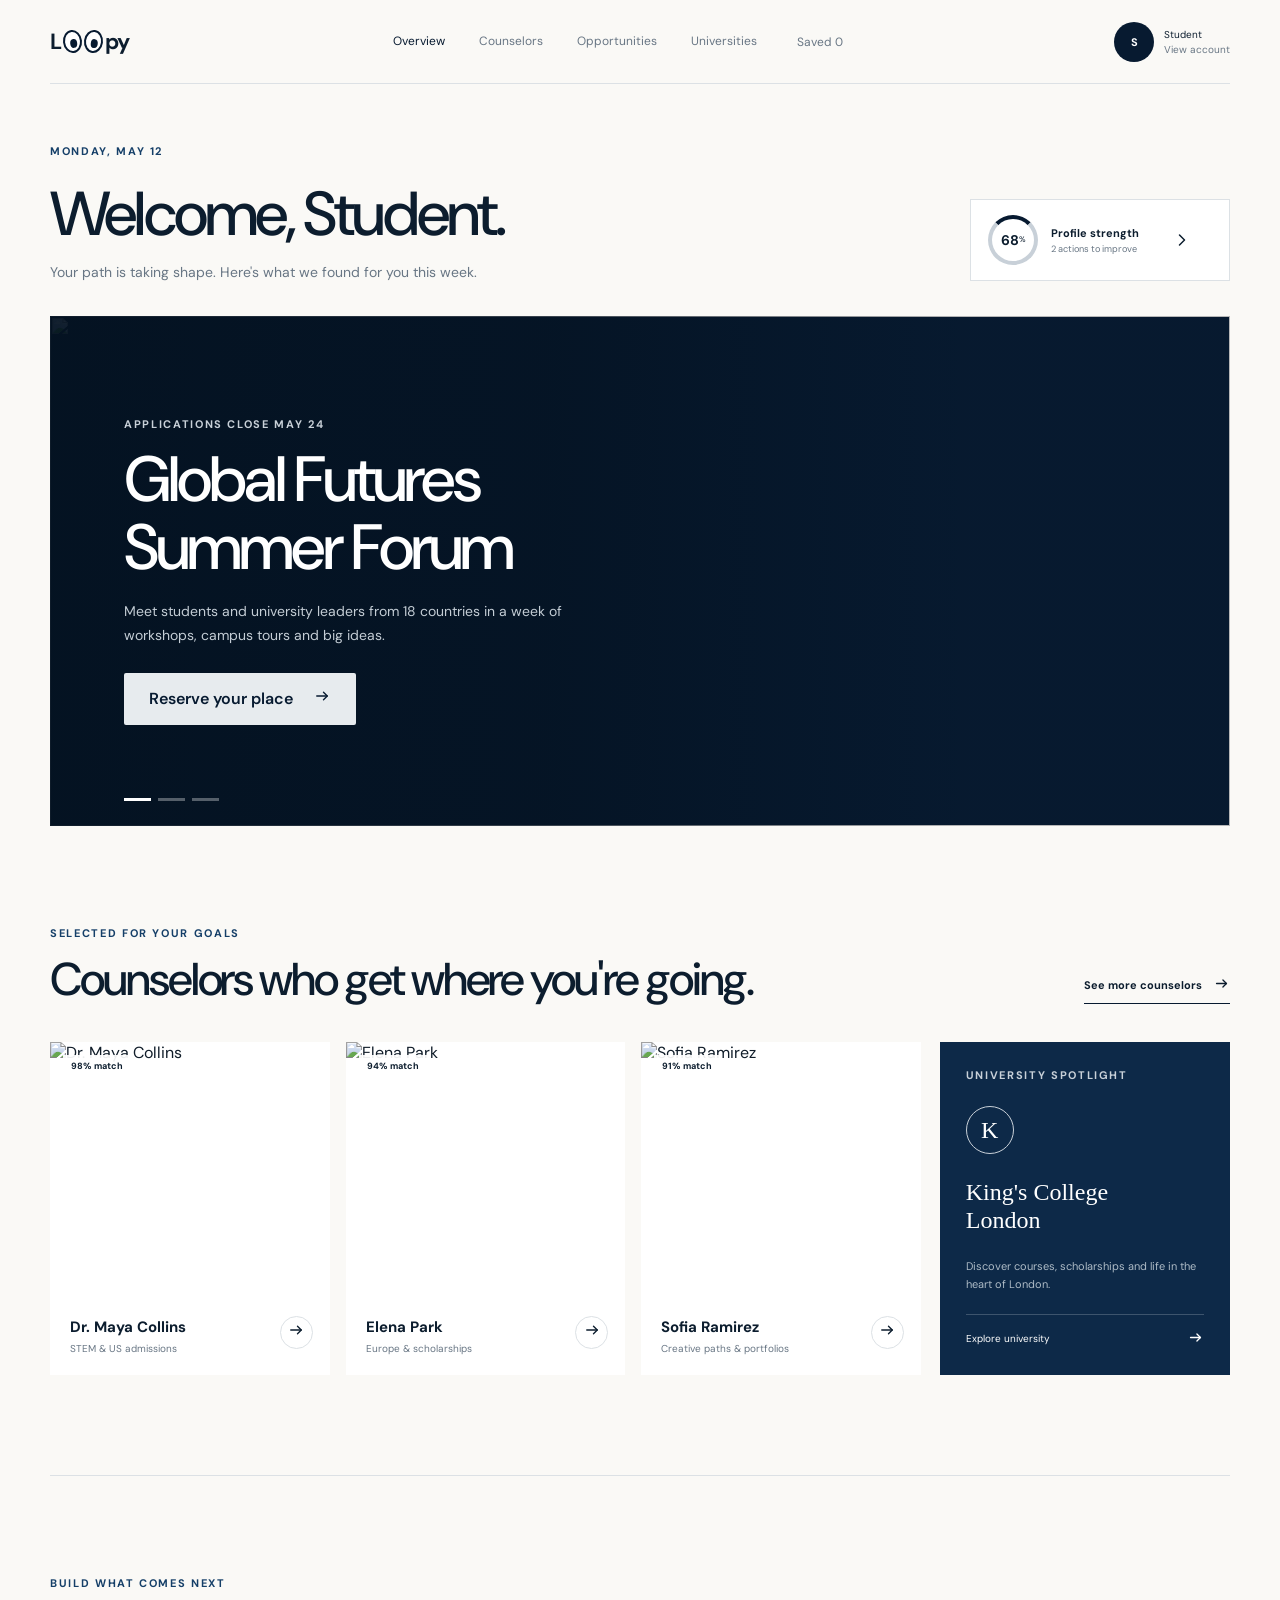
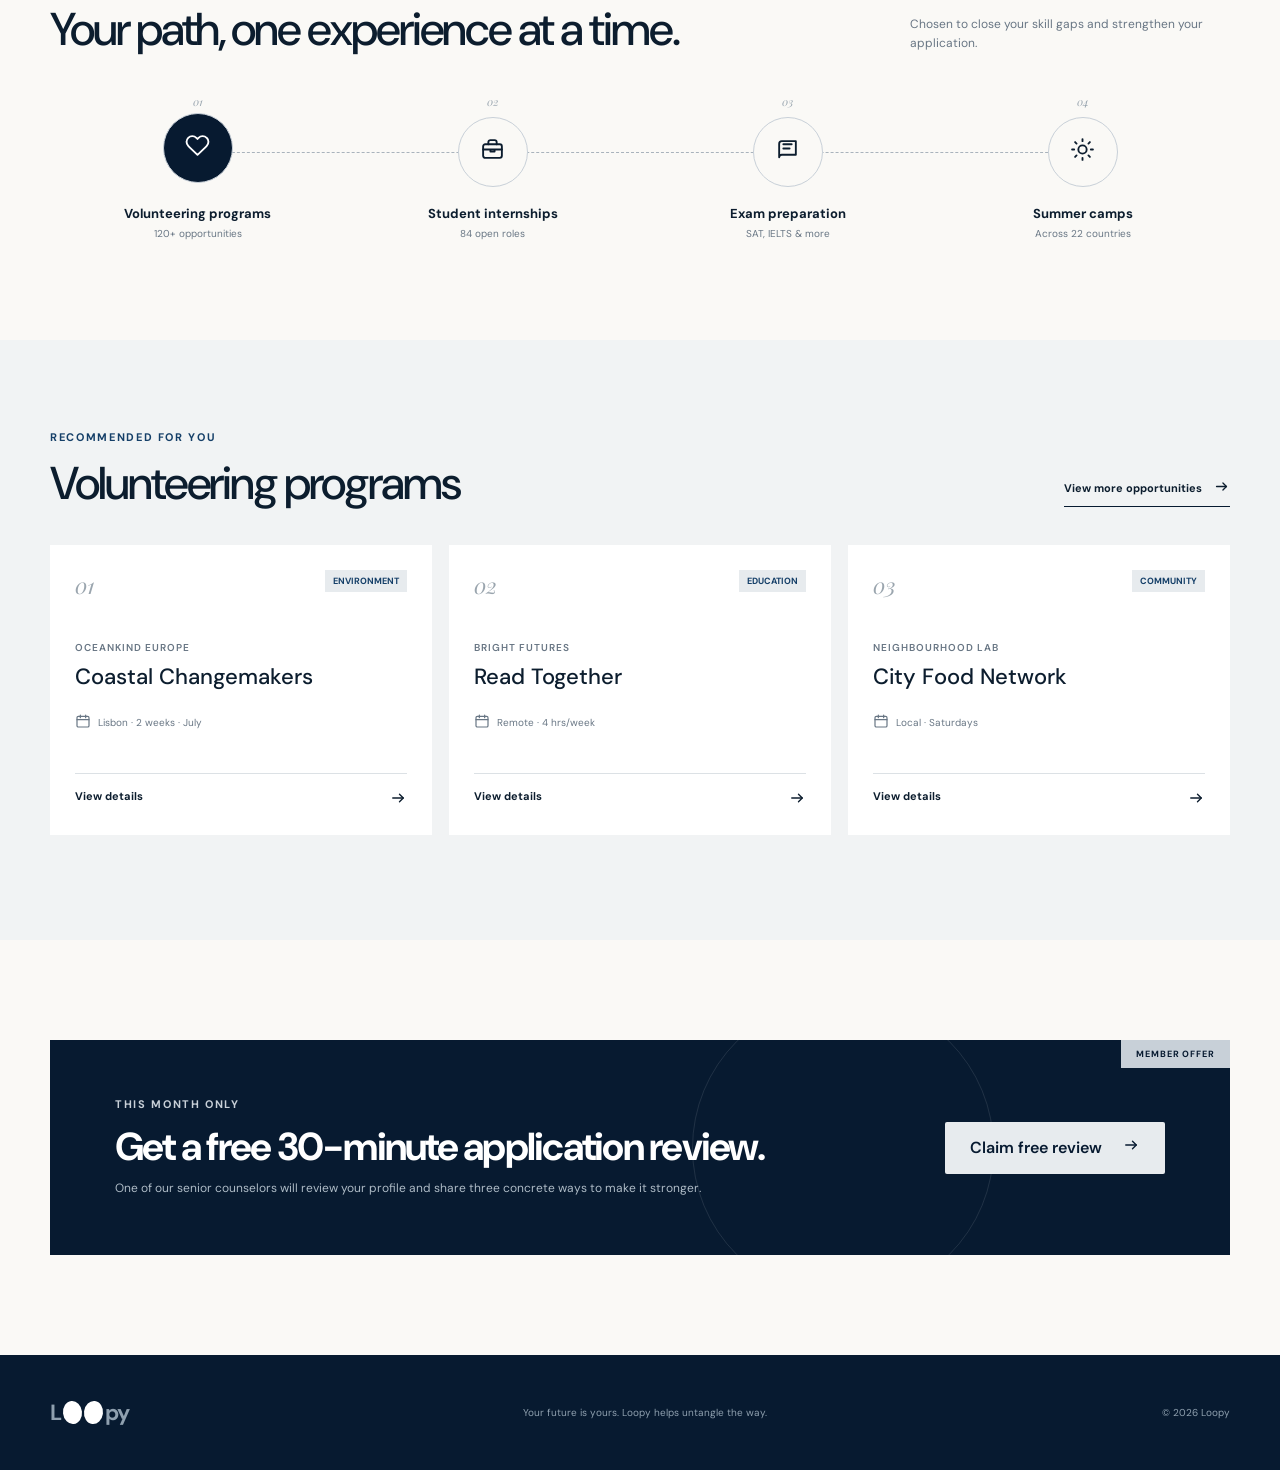
==== dashboard/index.html @ f9692276 "Add files via upload" ====
<!DOCTYPE html>
<html lang="en">
<head>
  <meta charset="UTF-8">
  <meta name="viewport" content="width=device-width, initial-scale=1.0">
  <title>Dashboard - Loopy</title>
  <link rel="stylesheet" href="../assets/css/styles.css">
</head>
<body>
  <main class="dashboard">
    <nav class="dash-nav shell">
      <a href="../landing/index.html" class="brand">
        <span class="loopy-wordmark"><b>L</b><i><span></span><span></span></i><b>py</b></span>
      </a>
      <div class="dash-links" id="dash-links">
        <a href="#overview">Overview</a>
        <a href="#counselors">Counselors</a>
        <a href="#opportunities">Opportunities</a>
        <a href="#degrees">Universities</a>
        <button id="saved-btn">Saved <span class="nav-count">0</span></button>
      </div>
      <div class="nav-profile">
        <button class="icon-button mobile-menu" id="mobile-menu" aria-label="Menu"><span id="menu-icon"></span></button>
        <button class="profile-button">
          <span>ST</span>
          <small>Student<br><b>View account</b></small>
        </button>
      </div>
    </nav>

    <section class="dash-hero shell" id="overview">
      <div class="welcome">
        <p class="eyebrow">Monday, May 12</p>
        <h1>Welcome, Student.</h1>
        <p>Your path is taking shape. Here's what we found for you this week.</p>
      </div>
      <div class="profile-score">
        <div class="score-ring"><strong>68</strong><span>%</span></div>
        <span><b>Profile strength</b><small>2 actions to improve</small></span>
        <span id="chevron-icon"></span>
      </div>
    </section>

    <section class="feature-slider shell">
      <article class="slide active">
        <img src="https://images.unsplash.com/photo-1758270704763-22072a90d3b6?crop=entropy&cs=tinysrgb&fit=crop&fm=jpg&q=85&w=1600" alt="">
        <div class="slide-overlay"></div>
        <div class="slide-copy">
          <p class="eyebrow light">Applications close May 24</p>
          <h2><span>Global Futures<br></span><span>Summer Forum<br></span></h2>
          <p>Meet students and university leaders from 18 countries in a week of workshops, campus tours and big ideas.</p>
          <button class="silver-button">Reserve your place <span id="arrow-icon-1"></span></button>
        </div>
      </article>
      <article class="slide">
        <img src="https://images.unsplash.com/photo-1758599668299-beebedfabf7b?crop=entropy&cs=tinysrgb&fit=crop&fm=jpg&q=85&w=1600" alt="">
        <div class="slide-overlay"></div>
        <div class="slide-copy">
          <p class="eyebrow light">New volunteering opportunity</p>
          <h2><span>Build skills that<br></span><span>matter in the real world<br></span></h2>
          <p>Join a local environmental project and add verified teamwork and leadership experience to your profile.</p>
          <button class="silver-button">Explore the project <span id="arrow-icon-2"></span></button>
        </div>
      </article>
      <article class="slide">
        <img src="https://images.unsplash.com/photo-1622604647545-0cada2f34470?crop=entropy&cs=tinysrgb&fit=crop&fm=jpg&q=85&w=1600" alt="">
        <div class="slide-overlay"></div>
        <div class="slide-copy">
          <p class="eyebrow light">University spotlight</p>
          <h2><span>Discover your<br></span><span>international campus<br></span></h2>
          <p>A live presentation for students considering a degree abroad, with current students answering your questions.</p>
          <button class="silver-button">Save the event <span id="arrow-icon-3"></span></button>
        </div>
      </article>
      <div class="slide-controls">
        <button class="active" data-slide="0" aria-label="Show slide 1"></button>
        <button data-slide="1" aria-label="Show slide 2"></button>
        <button data-slide="2" aria-label="Show slide 3"></button>
      </div>
    </section>

    <section class="matches shell" id="counselors">
      <div class="section-heading">
        <div><p class="eyebrow">Selected for your goals</p><h2>Counselors who get where you're going.</h2></div>
        <button class="link-button">See more counselors <span id="arrow-icon-4"></span></button>
      </div>
      <div class="match-layout">
        <div class="counselor-grid">
          <article class="counselor-card">
            <div class="portrait">
              <img src="https://images.unsplash.com/photo-1484863137850-59afcfe05386?crop=entropy&cs=tinysrgb&fit=crop&fm=jpg&q=85&w=700" alt="Dr. Maya Collins">
              <span>98% match</span>
              <div class="counselor-details">
                <p><span id="star-icon-1"></span> 4.9 rating</p>
                <p><span id="clock-icon-1"></span> Today, 4:30 PM</p>
                <p>+1 202 555 0184</p>
              </div>
            </div>
            <div class="counselor-info">
              <h3>Dr. Maya Collins</h3>
              <p>STEM & US admissions</p>
              <button aria-label="Message Dr. Maya Collins"><span id="arrow-icon-5"></span></button>
            </div>
          </article>
          <article class="counselor-card">
            <div class="portrait">
              <img src="https://images.unsplash.com/photo-1573496527892-904f897eb744?crop=entropy&cs=tinysrgb&fit=crop&fm=jpg&q=85&w=700" alt="Elena Park">
              <span>94% match</span>
              <div class="counselor-details">
                <p><span id="star-icon-2"></span> 4.8 rating</p>
                <p><span id="clock-icon-2"></span> Tomorrow, 10:00 AM</p>
                <p>+44 20 7946 0312</p>
              </div>
            </div>
            <div class="counselor-info">
              <h3>Elena Park</h3>
              <p>Europe & scholarships</p>
              <button aria-label="Message Elena Park"><span id="arrow-icon-6"></span></button>
            </div>
          </article>
          <article class="counselor-card">
            <div class="portrait">
              <img src="https://images.unsplash.com/photo-1573497019418-b400bb3ab074?crop=entropy&cs=tinysrgb&fit=crop&fm=jpg&q=85&w=700" alt="Sofia Ramirez">
              <span>91% match</span>
              <div class="counselor-details">
                <p><span id="star-icon-3"></span> 4.9 rating</p>
                <p><span id="clock-icon-3"></span> Friday, 1:15 PM</p>
                <p>+34 91 555 0142</p>
              </div>
            </div>
            <div class="counselor-info">
              <h3>Sofia Ramirez</h3>
              <p>Creative paths & portfolios</p>
              <button aria-label="Message Sofia Ramirez"><span id="arrow-icon-7"></span></button>
            </div>
          </article>
        </div>
        <aside class="university-ad">
          <p class="eyebrow light">University spotlight</p>
          <div><span class="uni-monogram">K</span><h3>King's College<br>London</h3><p>Discover courses, scholarships and life in the heart of London.</p></div>
          <button>Explore university <span id="arrow-icon-8"></span></button>
        </aside>
      </div>
    </section>

    <section class="path-section shell">
      <div class="section-heading"><div><p class="eyebrow">Build what comes next</p><h2>Your path, one experience at a time.</h2></div><p class="section-note">Chosen to close your skill gaps and strengthen your application.</p></div>
      <div class="path-track">
        <div class="track-line"></div>
        <a href="#opportunities" class="active">
          <span class="path-number">01</span>
          <span class="path-icon"><span id="heart-icon"></span></span>
          <strong>Volunteering programs</strong><small>120+ opportunities</small>
        </a>
        <a href="#opportunities">
          <span class="path-number">02</span>
          <span class="path-icon"><span id="briefcase-icon"></span></span>
          <strong>Student internships</strong><small>84 open roles</small>
        </a>
        <a href="#opportunities">
          <span class="path-number">03</span>
          <span class="path-icon"><span id="book-icon"></span></span>
          <strong>Exam preparation</strong><small>SAT, IELTS & more</small>
        </a>
        <a href="#opportunities">
          <span class="path-number">04</span>
          <span class="path-icon"><span id="sun-icon"></span></span>
          <strong>Summer camps</strong><small>Across 22 countries</small>
        </a>
      </div>
    </section>

    <section class="opportunity-section" id="opportunities">
      <div class="shell">
        <div class="section-heading">
          <div><p class="eyebrow">Recommended for you</p><h2>Volunteering programs</h2></div>
          <button class="link-button">View more opportunities <span id="arrow-icon-9"></span></button>
        </div>
        <div class="opportunity-grid">
          <article>
            <div class="opportunity-top"><span>01</span><small>Environment</small></div>
            <div><p>OceanKind Europe</p><h3>Coastal Changemakers</h3><span class="meta"><span id="calendar-icon-1"></span>Lisbon · 2 weeks · July</span></div>
            <button><span>View details</span><span id="arrow-icon-10"></span></button>
          </article>
          <article>
            <div class="opportunity-top"><span>02</span><small>Education</small></div>
            <div><p>Bright Futures</p><h3>Read Together</h3><span class="meta"><span id="calendar-icon-2"></span>Remote · 4 hrs/week</span></div>
            <button><span>View details</span><span id="arrow-icon-11"></span></button>
          </article>
          <article>
            <div class="opportunity-top"><span>03</span><small>Community</small></div>
            <div><p>Neighbourhood Lab</p><h3>City Food Network</h3><span class="meta"><span id="calendar-icon-3"></span>Local · Saturdays</span></div>
            <button><span>View details</span><span id="arrow-icon-12"></span></button>
          </article>
        </div>
      </div>
    </section>

    <section class="offer shell">
      <span class="offer-label">Member offer</span>
      <div><p class="eyebrow light">This month only</p><h2>Get a free 30-minute application review.</h2><p>One of our senior counselors will review your profile and share three concrete ways to make it stronger.</p></div>
      <button class="silver-button">Claim free review <span id="arrow-icon-13"></span></button>
    </section>

    <footer id="degrees">
      <div class="shell">
        <a href="../landing/index.html" class="brand brand-light">
          <span class="loopy-wordmark"><b>L</b><i><span></span><span></span></i><b>py</b></span>
        </a>
        <p>Your future is yours. Loopy helps untangle the way.</p>
        <span>© 2026 Loopy</span>
      </div>
    </footer>
  </main>

  <script src="../assets/js/icons.js"></script>
  <script src="../assets/js/auth.js"></script>
  <script src="../assets/js/dashboard.js"></script>
</body>
</html>
---- assets/css/styles.css ----
@import url('https://fonts.googleapis.com/css2?family=DM+Sans:wght@400;500;600;700&family=Playfair+Display:ital,wght@1,500;1,600&display=swap');

:root {
  --navy: #071a30;
  --navy-2: #0d2948;
  --blue: #153f68;
  --silver: #c8d0d8;
  --silver-light: #e7ebee;
  --mist: #f1f3f4;
  --paper: #faf9f6;
  --white: #ffffff;
  --ink: #0c1d2e;
  --muted: #687684;
  --line: #dce1e5;
  --serif: "Playfair Display", Georgia, serif;
}

* { box-sizing: border-box; }
html { scroll-behavior: smooth; }
body { margin: 0; background: var(--paper); color: var(--ink); font-family: "DM Sans", sans-serif; -webkit-font-smoothing: antialiased; }
button, input, select { font: inherit; }
button { color: inherit; }
button:focus-visible, input:focus-visible, select:focus-visible { outline: 2px solid #47769d; outline-offset: 3px; }
.shell { width: min(1180px, calc(100% - 48px)); margin-inline: auto; }
.eyebrow { margin: 0 0 15px; color: var(--blue); font-size: 11px; font-weight: 700; letter-spacing: .15em; text-transform: uppercase; }
.eyebrow.light { color: var(--silver); }
h1, h2, h3, p { margin-top: 0; }
h1, h2 { letter-spacing: -.045em; }
h2 { font-size: clamp(32px, 4vw, 51px); line-height: 1.06; }
h1 em, h2 em { font-family: var(--serif); font-weight: 500; }
.brand { display: flex; align-items: center; gap: 10px; border: 0; background: none; padding: 0; font-weight: 700; cursor: pointer; letter-spacing: -.02em; text-decoration: none; color: inherit; }
.loopy-wordmark { display: flex; align-items: center; gap: 1px; font-size: 22px; letter-spacing: -.05em; }
.loopy-wordmark b { font-weight: 700; }
.loopy-wordmark i { display: flex; align-items: center; gap: 2px; margin: 0 1px; font-style: normal; }
.loopy-wordmark i > span { position: relative; display: block; width: 19px; height: 23px; border: 2px solid var(--navy); border-radius: 50%; background: white; transform: rotate(-6deg); }
.loopy-wordmark i > span:last-child { transform: rotate(7deg); }
.loopy-wordmark i > span:after { position: absolute; width: 7px; height: 9px; right: 3px; bottom: 3px; border-radius: 50%; background: var(--navy); content: ""; }
.brand-light .loopy-wordmark i > span { border-color: white; }
.brand-light .loopy-wordmark i > span:after { background: white; }
.brand-light { color: var(--white); }
.brand-mark { display: grid; place-items: center; width: 39px; height: 39px; border: 1px solid var(--silver); border-radius: 50%; }
.primary-button, .secondary-button, .silver-button { display: inline-flex; align-items: center; justify-content: center; gap: 20px; min-height: 52px; border-radius: 2px; padding: 0 24px; font-weight: 600; border: 1px solid transparent; cursor: pointer; transition: .25s ease; text-decoration: none; }
.primary-button { background: var(--navy); color: var(--white); }
.primary-button:hover { background: var(--blue); transform: translateY(-2px); }
.primary-button.small { min-height: 43px; padding: 0 18px; gap: 12px; font-size: 13px; }
.primary-button.full { width: 100%; margin-top: 8px; }
.secondary-button { background: transparent; border-color: var(--silver); }
.secondary-button:hover { background: var(--silver-light); }
.silver-button { background: var(--silver-light); color: var(--navy); }
.silver-button:hover { background: var(--white); transform: translateY(-2px); }

/* Landing */
.landing { overflow: hidden; }
.landing-nav { height: 86px; display: flex; align-items: center; justify-content: space-between; border-bottom: 1px solid var(--line); }
.landing-links { display: flex; align-items: center; gap: 29px; }
.landing-links > a:not(.primary-button), .landing-links > button:not(.primary-button) { padding: 8px 0; border: 0; background: none; font-size: 13px; cursor: pointer; text-decoration: none; color: inherit; }
.landing-links .text-button { padding-left: 28px !important; border-left: 1px solid var(--line) !important; }
.hero { min-height: 670px; display: grid; grid-template-columns: .94fr 1.06fr; align-items: center; gap: 75px; padding-block: 58px 80px; }
.hero-copy { padding-left: max(0px, calc((100vw - 1180px) / 35)); }
.hero-copy h1 { max-width: 590px; margin-bottom: 28px; font-size: clamp(49px, 5.9vw, 82px); font-weight: 500; line-height: .99; }
.hero-lede { max-width: 560px; color: var(--muted); font-size: 17px; line-height: 1.75; }
.hero-actions { display: flex; gap: 12px; margin-top: 34px; }
.trust-row { display: flex; align-items: center; gap: 16px; margin-top: 45px; }
.avatars { display: flex; }
.avatars span { display: grid; place-items: center; width: 35px; height: 35px; margin-right: -8px; border: 2px solid var(--paper); border-radius: 50%; background: var(--silver); color: var(--navy); font-size: 10px; font-weight: 700; }
.trust-row p { margin: 0; color: var(--muted); font-size: 11px; line-height: 1.4; }
.trust-row strong { color: var(--ink); font-size: 13px; }
.hero-visual { position: relative; height: 538px; }
.hero-visual > img { width: 100%; height: 100%; object-fit: cover; border-radius: 48% 48% 3px 3px; filter: saturate(.72); }
.hero-visual:after { position: absolute; inset: 14px -17px -17px 17px; border: 1px solid var(--silver); border-radius: 48% 48% 3px 3px; content: ""; z-index: -1; }
.hero-float { position: absolute; display: flex; align-items: center; background: rgba(255,255,255,.94); box-shadow: 0 14px 40px rgba(7,26,48,.12); backdrop-filter: blur(10px); }
.hero-float.top { top: 47px; left: -46px; gap: 13px; padding: 14px 18px; }
.hero-float.top span:last-child { display: grid; gap: 3px; color: var(--muted); font-size: 10px; }
.hero-float.top strong { color: var(--navy); font-size: 12px; }
.float-icon { display: grid; place-items: center; width: 34px; height: 34px; border-radius: 50%; background: var(--navy); color: white; }
.hero-float.bottom { right: -27px; bottom: 38px; gap: 14px; padding: 18px 22px; background: var(--navy); color: white; }
.hero-float.bottom strong { font-family: var(--serif); font-size: 30px; }
.hero-float.bottom span { color: var(--silver); font-size: 10px; line-height: 1.5; }
.why { display: grid; grid-template-columns: .75fr 1.25fr; gap: 90px; padding-block: 105px; border-top: 1px solid var(--line); }
.why h2 { font-size: clamp(37px, 4vw, 53px); font-weight: 500; }
.why-grid { display: grid; grid-template-columns: repeat(3, 1fr); gap: 36px; }
.why-grid article { border-top: 1px solid var(--silver); padding-top: 22px; }
.why-grid article > span { color: #98a4ae; font-family: var(--serif); font-style: italic; }
.why-grid h3 { margin: 37px 0 12px; font-size: 17px; }
.why-grid p { color: var(--muted); font-size: 13px; line-height: 1.7; }
.partners { padding: 37px 24px 42px; text-align: center; border-block: 1px solid var(--line); background: #f4f5f5; }
.partners p { margin-bottom: 29px; color: var(--muted); font-size: 10px; font-weight: 700; letter-spacing: .15em; text-transform: uppercase; }
.partner-row { display: flex; justify-content: center; align-items: center; gap: clamp(30px, 6vw, 88px); color: #68727c; font-family: Georgia, serif; font-size: 18px; font-weight: 700; flex-wrap: wrap; }
.landing-cta { margin-block: 95px; padding: 56px 64px; display: flex; justify-content: space-between; align-items: center; background: var(--navy); color: white; }
.landing-cta h2 { margin-bottom: 0; font-size: 42px; }

/* Auth */
.auth-overlay { position: fixed; inset: 0; z-index: 50; display: grid; place-items: center; padding: 28px; }
.auth-backdrop { position: absolute; inset: 0; width: 100%; border: 0; background: rgba(4,15,28,.72); backdrop-filter: blur(7px); }
.auth-panel { position: relative; width: min(1050px, 100%); max-height: calc(100vh - 56px); display: grid; grid-template-columns: .83fr 1.17fr; overflow: auto; background: var(--paper); box-shadow: 0 30px 100px rgba(0,0,0,.35); }
.auth-side { min-height: 700px; display: flex; flex-direction: column; justify-content: space-between; padding: 42px; background: var(--navy); color: white; }
.auth-side h2 { max-width: 380px; font-size: 47px; font-weight: 500; }
.auth-side > div > p:not(.eyebrow) { max-width: 330px; color: #aebbc7; line-height: 1.7; }
.auth-quote { padding-top: 25px; border-top: 1px solid rgba(255,255,255,.16); color: var(--silver); font-family: var(--serif); font-size: 16px; font-style: italic; line-height: 1.5; }
.auth-form-wrap { position: relative; display: flex; flex-direction: column; justify-content: center; padding: 62px 75px; }
.close-button { position: absolute; top: 24px; right: 24px; }
.icon-button { display: grid; place-items: center; width: 42px; height: 42px; padding: 0; border: 1px solid var(--line); border-radius: 50%; background: transparent; cursor: pointer; }
.auth-form-wrap form { width: 100%; max-width: 480px; margin: auto; }
.auth-form-wrap h2 { margin-bottom: 12px; font-size: 42px; font-weight: 500; }
.form-intro { margin-bottom: 30px; color: var(--muted); font-size: 13px; line-height: 1.65; }
form > label, .field-row label, .skill-question > label { display: grid; gap: 8px; margin-bottom: 18px; color: var(--ink); font-size: 11px; font-weight: 700; }
input, select { width: 100%; height: 48px; padding: 0 14px; border: 1px solid var(--line); border-radius: 2px; background: white; color: var(--ink); font-size: 13px; }
input::placeholder { color: #a7afb7; }
.field-row { display: grid; grid-template-columns: 1fr 1fr; gap: 13px; }
.form-meta { display: flex; justify-content: space-between; align-items: center; margin: -2px 0 20px; }
.form-meta button, .switch button { border: 0; background: none; color: var(--blue); font-size: 11px; font-weight: 700; cursor: pointer; }
.checkbox { display: flex !important; grid-template-columns: none !important; align-items: center; gap: 8px !important; margin: 0 !important; color: var(--muted) !important; font-size: 11px !important; font-weight: 500 !important; }
.checkbox input { width: 15px; height: 15px; accent-color: var(--navy); }
.switch { margin: 20px 0 0; text-align: center; color: var(--muted); font-size: 11px; }
.progress { position: absolute; top: 31px; left: 75px; right: 75px; display: flex; gap: 6px; align-items: center; }
.progress span { width: 40px; height: 2px; background: var(--line); }
.progress span.active { background: var(--navy); }
.progress small { margin-left: auto; color: var(--muted); font-size: 10px; }
.choice-grid { display: grid; grid-template-columns: 1fr 1fr; gap: 9px; margin: -5px 0 22px; }
.choice-grid button { display: flex; align-items: center; gap: 9px; min-height: 45px; padding: 8px 11px; border: 1px solid var(--line); background: white; text-align: left; font-size: 11px; cursor: pointer; }
.choice-grid button > span { display: grid; place-items: center; width: 19px; height: 19px; border: 1px solid var(--silver); border-radius: 50%; }
.choice-grid button.selected { border-color: var(--navy); background: #eff3f6; }
.choice-grid button.selected > span { background: var(--navy); color: white; }
.form-actions { display: flex; justify-content: flex-end; gap: 10px; margin-top: 28px; }
.skill-question { margin-bottom: 20px; }
.scale { display: grid; grid-template-columns: repeat(4, 1fr); }
.scale button { min-height: 42px; margin-left: -1px; border: 1px solid var(--line); background: white; font-size: 10px; cursor: pointer; }
.scale button:focus, .scale button.selected { background: var(--navy); color: white; }
.mini-checks { display: flex; flex-wrap: wrap; gap: 13px 22px; }
.analysis-note { display: flex; gap: 13px; padding: 14px; background: var(--silver-light); color: var(--blue); }
.analysis-note span { display: grid; gap: 3px; font-size: 10px; line-height: 1.5; }
.analysis-note strong { color: var(--navy); font-size: 11px; }

/* Dashboard */
.dashboard { background: var(--paper); }
.dash-nav { height: 84px; display: flex; align-items: center; justify-content: space-between; border-bottom: 1px solid var(--line); }
.dash-links { display: flex; gap: 34px; }
.dash-links a, .dash-links button { border: 0; background: none; color: var(--muted); font-size: 12px; cursor: pointer; text-decoration: none; }
.dash-links a:first-child, .dash-links button:first-child, .dash-links a:hover, .dash-links button:hover { color: var(--navy); }
.profile-button { display: flex; align-items: center; gap: 10px; padding: 0; border: 0; background: none; text-align: left; cursor: pointer; }
.profile-button > span { display: grid; place-items: center; width: 40px; height: 40px; border-radius: 50%; background: var(--navy); color: white; font-size: 11px; font-weight: 700; }
.profile-button small { color: var(--ink); font-size: 10px; line-height: 1.5; }
.profile-button b { color: var(--muted); font-weight: 400; }
.mobile-menu { display: none; }
.nav-profile { display: flex; gap: 10px; }
.dash-hero { display: flex; justify-content: space-between; align-items: flex-end; padding-block: 60px 35px; }
.welcome h1 { margin-bottom: 9px; font-size: clamp(40px, 5vw, 62px); font-weight: 500; }
.welcome > p:last-child { margin-bottom: 0; color: var(--muted); font-size: 14px; }
.profile-score { min-width: 260px; display: flex; align-items: center; gap: 13px; padding: 15px 17px; border: 1px solid var(--line); background: white; cursor: pointer; }
.score-ring { width: 50px; height: 50px; display: grid; place-content: center; grid-template-columns: auto auto; border: 4px solid var(--silver); border-top-color: var(--navy); border-radius: 50%; }
.score-ring strong { font-size: 14px; }.score-ring span { font-size: 8px; margin-top: 3px; }
.profile-score > span { display: grid; gap: 3px; margin-right: auto; font-size: 11px; }
.profile-score small { color: var(--muted); }
.feature-slider { position: relative; height: 510px; overflow: hidden; background: var(--navy); }
.slide { position: absolute; inset: 0; opacity: 0; visibility: hidden; transition: opacity .7s; }
.slide.active { opacity: 1; visibility: visible; }
.slide > img { width: 100%; height: 100%; object-fit: cover; }
.slide-overlay { position: absolute; inset: 0; background: linear-gradient(90deg, rgba(4,18,33,.94) 0%, rgba(4,18,33,.72) 42%, rgba(4,18,33,.05) 78%); }
.slide-copy { position: absolute; inset: 0; width: 58%; display: flex; flex-direction: column; justify-content: center; align-items: flex-start; padding: 64px 74px; color: white; }
.slide-copy h2 { margin-bottom: 18px; font-size: clamp(42px, 5vw, 65px); font-weight: 500; }
.slide-copy > p:not(.eyebrow) { max-width: 510px; color: #c4cdd5; font-size: 14px; line-height: 1.7; }
.slide-copy .silver-button { margin-top: 11px; }
.slide-controls { position: absolute; z-index: 3; left: 74px; bottom: 25px; display: flex; gap: 7px; }
.slide-controls button { width: 27px; height: 3px; padding: 0; border: 0; background: rgba(255,255,255,.32); cursor: pointer; }
.slide-controls button.active { background: white; }
.matches, .path-section { padding-block: 100px; }
.section-heading { display: flex; justify-content: space-between; align-items: flex-end; gap: 40px; margin-bottom: 38px; }
.section-heading h2 { margin: 0; font-size: clamp(32px, 4vw, 46px); font-weight: 500; }
.link-button { display: inline-flex; align-items: center; gap: 11px; padding: 8px 0; border: 0; border-bottom: 1px solid var(--navy); background: none; font-size: 11px; font-weight: 700; cursor: pointer; }
.match-layout { display: grid; grid-template-columns: 3fr 1fr; gap: 19px; }
.counselor-grid { display: grid; grid-template-columns: repeat(3, 1fr); gap: 16px; }
.counselor-card { min-width: 0; background: white; cursor: pointer; }
.portrait { position: relative; height: 255px; overflow: hidden; }
.portrait > img { width: 100%; height: 100%; object-fit: cover; filter: saturate(.74); transition: transform .4s, filter .4s; }
.portrait > span { position: absolute; top: 13px; left: 13px; padding: 5px 8px; background: rgba(255,255,255,.92); font-size: 9px; font-weight: 700; }
.counselor-details { position: absolute; inset: auto 0 0; padding: 18px; background: rgba(7,26,48,.93); color: white; transform: translateY(100%); transition: transform .3s; }
.counselor-details p { display: flex; align-items: center; gap: 7px; margin: 5px 0; color: var(--silver); font-size: 10px; }
.counselor-card:hover .counselor-details { transform: translateY(0); }
.counselor-card:hover .portrait img { transform: scale(1.04); filter: saturate(1); }
.counselor-info { position: relative; padding: 20px; }
.counselor-info h3 { margin-bottom: 5px; font-size: 15px; }
.counselor-info p { margin: 0; color: var(--muted); font-size: 10px; }
.counselor-info button { position: absolute; right: 17px; top: 19px; display: grid; place-items: center; width: 33px; height: 33px; border: 1px solid var(--line); border-radius: 50%; background: white; cursor: pointer; }
.university-ad { display: flex; flex-direction: column; justify-content: space-between; padding: 26px; background: var(--navy-2); color: white; }
.uni-monogram { display: grid; place-items: center; width: 48px; height: 48px; margin-bottom: 25px; border: 1px solid var(--silver); border-radius: 50%; font-family: Georgia, serif; font-size: 24px; }
.university-ad h3 { font-family: Georgia, serif; font-size: 24px; font-weight: 400; line-height: 1.15; }
.university-ad > div p { color: #aebbc6; font-size: 11px; line-height: 1.6; }
.university-ad button { display: flex; justify-content: space-between; align-items: center; padding: 14px 0 0; border: 0; border-top: 1px solid rgba(255,255,255,.2); background: none; color: white; font-size: 10px; cursor: pointer; }
.path-section { border-top: 1px solid var(--line); }
.section-note { max-width: 320px; margin: 0; color: var(--muted); font-size: 12px; line-height: 1.6; }
.path-track { position: relative; display: grid; grid-template-columns: repeat(4, 1fr); padding-top: 25px; }
.track-line { position: absolute; top: 60px; left: 12%; right: 12%; height: 1px; border-top: 1px dashed #a9b3bc; }
.path-track button, .path-track a { position: relative; z-index: 1; display: flex; flex-direction: column; align-items: center; border: 0; background: transparent; cursor: pointer; text-decoration: none; color: inherit; }
.path-icon { display: grid; place-items: center; width: 70px; height: 70px; margin-bottom: 18px; border: 1px solid var(--silver); border-radius: 50%; background: var(--paper); transition: .25s; }
.path-number { position: absolute; top: -23px; color: #9aa6b0; font-family: var(--serif); font-size: 11px; font-style: italic; }
.path-track button strong, .path-track a strong { font-size: 13px; }
.path-track button small, .path-track a small { margin-top: 5px; color: var(--muted); font-size: 10px; }
.path-track button:hover .path-icon, .path-track button.active .path-icon, .path-track a:hover .path-icon, .path-track a.active .path-icon { background: var(--navy); color: white; transform: translateY(-4px); }
.opportunity-section { padding-block: 90px 105px; background: var(--mist); }
.opportunity-grid { display: grid; grid-template-columns: repeat(3, 1fr); gap: 17px; }
.opportunity-grid article { display: flex; flex-direction: column; min-height: 290px; padding: 24px; background: white; border: 1px solid transparent; transition: .25s; }
.opportunity-grid article:hover { border-color: var(--silver); transform: translateY(-4px); box-shadow: 0 14px 35px rgba(7,26,48,.07); }
.opportunity-top { display: flex; align-items: flex-start; justify-content: space-between; }
.opportunity-top > span { color: #9aa5ae; font-family: var(--serif); font-size: 22px; font-style: italic; }
.opportunity-top small { padding: 5px 8px; background: var(--silver-light); color: var(--blue); font-size: 9px; font-weight: 700; text-transform: uppercase; }
.opportunity-grid article > div:nth-child(2) { margin: auto 0; }
.opportunity-grid article p { margin-bottom: 8px; color: var(--muted); font-size: 10px; font-weight: 600; text-transform: uppercase; letter-spacing: .1em; }
.opportunity-grid article h3 { font-size: 22px; font-weight: 500; }
.meta { display: flex; align-items: center; gap: 7px; color: var(--muted); font-size: 10px; }
.opportunity-grid article > button { display: flex; justify-content: space-between; padding: 15px 0 0; border: 0; border-top: 1px solid var(--line); background: none; font-size: 11px; font-weight: 700; cursor: pointer; }
.offer { position: relative; margin-block: 100px; display: flex; align-items: center; justify-content: space-between; gap: 55px; padding: 57px 65px; background: var(--navy); color: white; overflow: hidden; }
.offer:after { position: absolute; width: 300px; height: 300px; right: 20%; border: 1px solid rgba(255,255,255,.1); border-radius: 50%; content: ""; }
.offer > div { position: relative; z-index: 1; max-width: 650px; }
.offer h2 { margin-bottom: 11px; font-size: 39px; }
.offer > div > p:last-child { margin: 0; color: #aebbc6; font-size: 12px; line-height: 1.6; }
.offer .silver-button { position: relative; z-index: 1; flex: none; }
.offer-label { position: absolute; top: 0; right: 0; padding: 8px 15px; background: var(--silver); color: var(--navy); font-size: 9px; font-weight: 700; text-transform: uppercase; letter-spacing: .1em; }
footer { padding-block: 43px; background: var(--navy); color: white; }
footer .shell { display: flex; align-items: center; justify-content: space-between; }
footer p, footer span { margin: 0; color: #8fa0af; font-size: 10px; }
.toast { position: fixed; z-index: 100; top: 24px; left: 50%; transform: translateX(-50%); display: flex; align-items: center; gap: 9px; padding: 13px 18px; background: var(--navy); color: white; box-shadow: 0 10px 35px rgba(0,0,0,.2); font-size: 11px; animation: toast-in .25s ease-out; }
@keyframes toast-in { from { opacity: 0; transform: translate(-50%, -10px); } }

/* Loopy mascot */
.loopy { display: block; width: 80px; height: 80px; flex: none; filter: drop-shadow(0 5px 5px rgba(7,26,48,.1)); }
.loopy.small { width: 42px; height: 42px; }

/* Modal styles */
.modal-layer { position: fixed; inset: 0; z-index: 80; display: grid; place-items: center; padding: 28px; }
.modal-backdrop { position: absolute; inset: 0; width: 100%; border: 0; background: rgba(4,15,28,.76); backdrop-filter: blur(8px); cursor: pointer; }
.info-modal { position: relative; width: min(620px, 100%); max-height: calc(100vh - 56px); overflow: auto; padding: 54px; background: var(--paper); box-shadow: 0 28px 100px rgba(0,0,0,.35); }
.info-modal.wide { width: min(1180px, 100%); }
.modal-close { position: absolute; top: 20px; right: 20px; z-index: 2; }
.info-modal > h2 { margin-bottom: 18px; font-size: 43px; font-weight: 500; }
.modal-lede { color: var(--muted); font-size: 14px; line-height: 1.75; }
.detail-meta { display: flex; align-items: center; gap: 10px; margin: 28px 0; padding: 17px 0; border-block: 1px solid var(--line); color: var(--muted); font-size: 12px; }
.modal-actions { display: flex; justify-content: flex-end; gap: 10px; margin-top: 30px; }
.modal-actions a { text-decoration: none; }
.message-head { display: flex; gap: 18px; align-items: center; padding-bottom: 24px; border-bottom: 1px solid var(--line); }
.message-head img { width: 72px; height: 72px; object-fit: cover; border-radius: 50%; }
.message-head h2 { margin: -8px 0 5px; font-size: 28px; font-weight: 500; }
.message-head span { display: flex; align-items: center; gap: 7px; color: var(--muted); font-size: 10px; }
.message-head i { width: 7px; height: 7px; border-radius: 50%; background: #4d9c6d; }
.messages { min-height: 260px; max-height: 360px; display: flex; flex-direction: column; gap: 12px; overflow: auto; padding: 25px 2px; }
.messages div { max-width: 78%; padding: 13px 15px; font-size: 12px; line-height: 1.6; }
.messages .theirs { align-self: flex-start; background: var(--silver-light); }
.messages .mine { align-self: flex-end; background: var(--navy); color: white; }
.message-form { display: grid; grid-template-columns: 1fr auto; gap: 8px; padding-top: 16px; border-top: 1px solid var(--line); }
.message-form .primary-button { min-height: 48px; }
.account-head { display: flex; align-items: center; gap: 20px; margin-bottom: 30px; }
.account-head > span { display: grid; place-items: center; width: 76px; height: 76px; border-radius: 50%; background: var(--navy); color: white; font-size: 22px; font-weight: 700; }
.account-head h2 { margin: -8px 0 4px; font-size: 35px; font-weight: 500; }
.account-head p:last-child { margin: 0; color: var(--muted); font-size: 11px; }
.account-label { display: grid; gap: 8px; margin-bottom: 18px; font-size: 11px; font-weight: 700; }
.avatar-choice { display: flex; align-items: center; justify-content: space-between; gap: 18px; padding: 15px; background: var(--silver-light); }
.avatar-choice > div { display: flex; align-items: center; gap: 13px; }
.avatar-choice span { display: grid; gap: 3px; font-size: 11px; }
.avatar-choice small { color: var(--muted); }
.avatar-choice button { padding: 9px 12px; border: 1px solid var(--silver); background: white; font-size: 10px; font-weight: 700; cursor: pointer; }
.avatar-choice button.active { background: var(--navy); color: white; }
.account-stats { display: grid; grid-template-columns: repeat(3, 1fr); gap: 1px; margin-top: 18px; background: var(--line); border: 1px solid var(--line); }
.account-stats span { display: grid; gap: 5px; padding: 18px; background: white; color: var(--muted); font-size: 9px; }
.account-stats strong { color: var(--navy); font-family: var(--serif); font-size: 24px; font-weight: 500; }
.saved-grid { display: grid; grid-template-columns: repeat(3, 1fr); gap: 12px; margin-top: 28px; }
.saved-grid article { display: flex; min-height: 210px; flex-direction: column; padding: 20px; border: 1px solid var(--line); background: white; }
.saved-grid article > span { color: var(--blue); font-size: 8px; font-weight: 700; letter-spacing: .1em; text-transform: uppercase; }
.saved-grid h3 { margin: 30px 0 8px; font-size: 18px; }
.saved-grid p { color: var(--muted); font-size: 10px; }
.saved-grid article > div { display: flex; align-items: center; justify-content: space-between; margin-top: auto; padding-top: 12px; border-top: 1px solid var(--line); }
.saved-grid button { border: 0; background: none; color: var(--muted); font-size: 9px; cursor: pointer; }
.saved-grid a { display: flex; align-items: center; gap: 7px; color: var(--navy); font-size: 9px; font-weight: 700; text-decoration: none; }
.empty-saved { display: flex; flex-direction: column; align-items: center; padding: 60px 20px; text-align: center; }
.empty-saved h3 { margin: 18px 0 7px; }
.empty-saved p { color: var(--muted); font-size: 11px; }

/* Responsive */
@media (max-width: 950px) {
  .landing-links > a:nth-child(-n+2), .landing-links > button:nth-child(-n+2) { display: none; }
  .hero { gap: 38px; grid-template-columns: 1fr 1fr; }
  .hero-visual { height: 470px; }
  .why { grid-template-columns: 1fr; gap: 30px; }
  .match-layout { grid-template-columns: 1fr; }
  .university-ad { min-height: 260px; }
  .dash-links { position: absolute; z-index: 10; top: 76px; right: 24px; display: none; width: 220px; padding: 20px; flex-direction: column; gap: 20px; background: white; box-shadow: 0 15px 40px rgba(7,26,48,.15); }
  .dash-links.open { display: flex; }
  .dash-links a, .dash-links button { text-align: left; }
  .mobile-menu { display: grid; }
}

@media (max-width: 720px) {
  .shell { width: min(100% - 32px, 1180px); }
  .landing-nav { height: 72px; }
  .landing-links .text-button { border: 0 !important; padding: 0 !important; }
  .landing-links { gap: 16px; }
  .landing-links .primary-button { display: none; }
  .hero { display: flex; flex-direction: column; padding-top: 65px; }
  .hero-copy h1 { font-size: 53px; }
  .hero-actions { flex-direction: column; align-items: stretch; }
  .hero-visual { width: 92%; height: 430px; margin: 15px auto 0; }
  .hero-float.top { left: -20px; }.hero-float.bottom { right: -14px; }
  .why { padding-block: 75px; }
  .why-grid { grid-template-columns: 1fr; gap: 22px; }
  .why-grid h3 { margin-top: 18px; }
  .landing-cta { margin-block: 55px; padding: 38px 28px; flex-direction: column; align-items: flex-start; gap: 25px; }
  .counselor-grid, .opportunity-grid { grid-template-columns: 1fr; }
  .path-track { grid-template-columns: 1fr 1fr; gap: 40px 10px; }
  .track-line { display: none; }
  .modal-layer { padding: 0; align-items: end; }
  .info-modal, .info-modal.wide { width: 100%; max-height: 94vh; padding: 58px 24px 30px; }
  .modal-actions { flex-direction: column-reverse; }
  .modal-actions > * { width: 100%; }
  .message-form { grid-template-columns: 1fr; }
  .messages { min-height: 300px; }
  .saved-grid { grid-template-columns: 1fr 1fr; }
}

@media (max-width: 430px) {
  .hero-copy h1 { font-size: 47px; }
  .hero-visual { height: 385px; }
  .hero-float.top { display: none; }
  .hero-float.bottom { right: -8px; }
  .slide-copy h2 { font-size: 39px; }
  .portrait { height: 310px; }
  .path-track { gap: 38px 6px; }
  .path-track button strong, .path-track a strong { font-size: 11px; }
  .info-modal > h2 { font-size: 35px; }
  .avatar-choice { align-items: flex-start; flex-direction: column; }
  .account-stats span { padding: 12px 8px; }
  .saved-grid { grid-template-columns: 1fr; }
}

/* Hidden helper */
.hidden { display: none !important; }
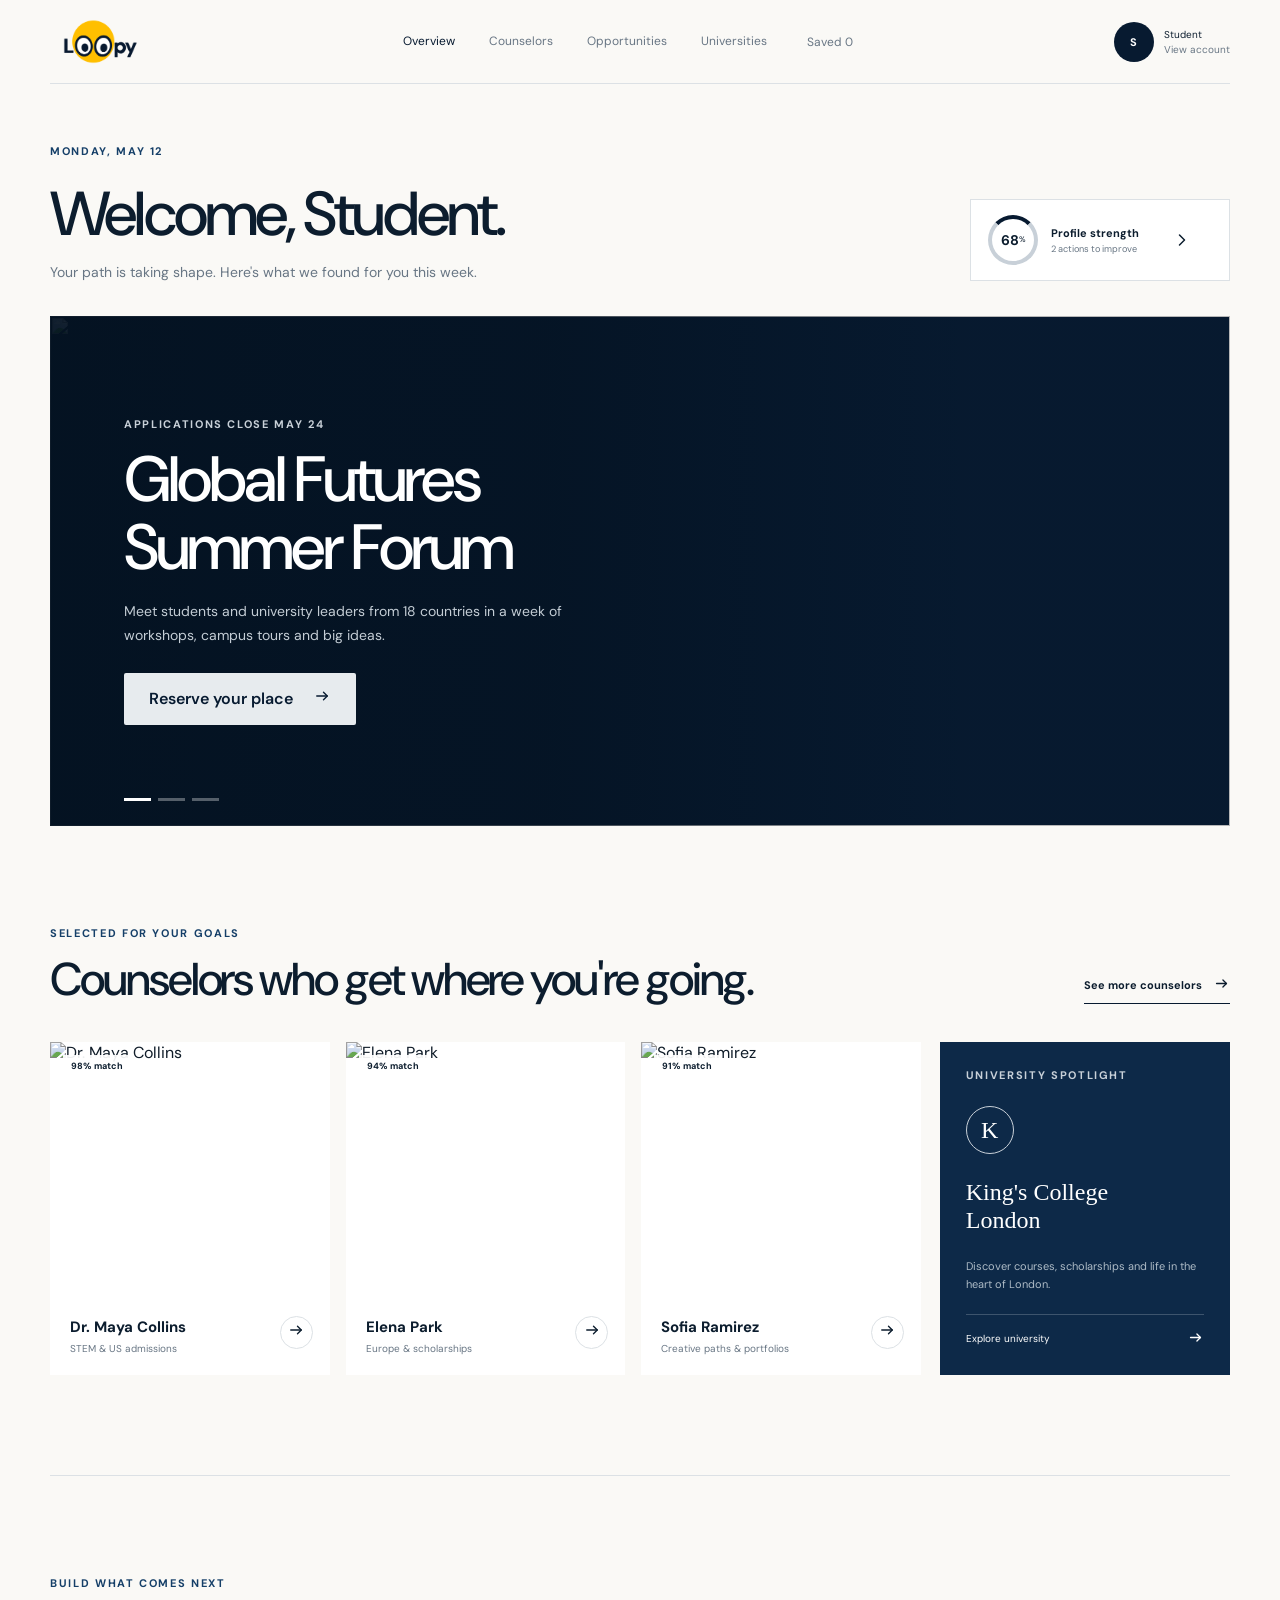
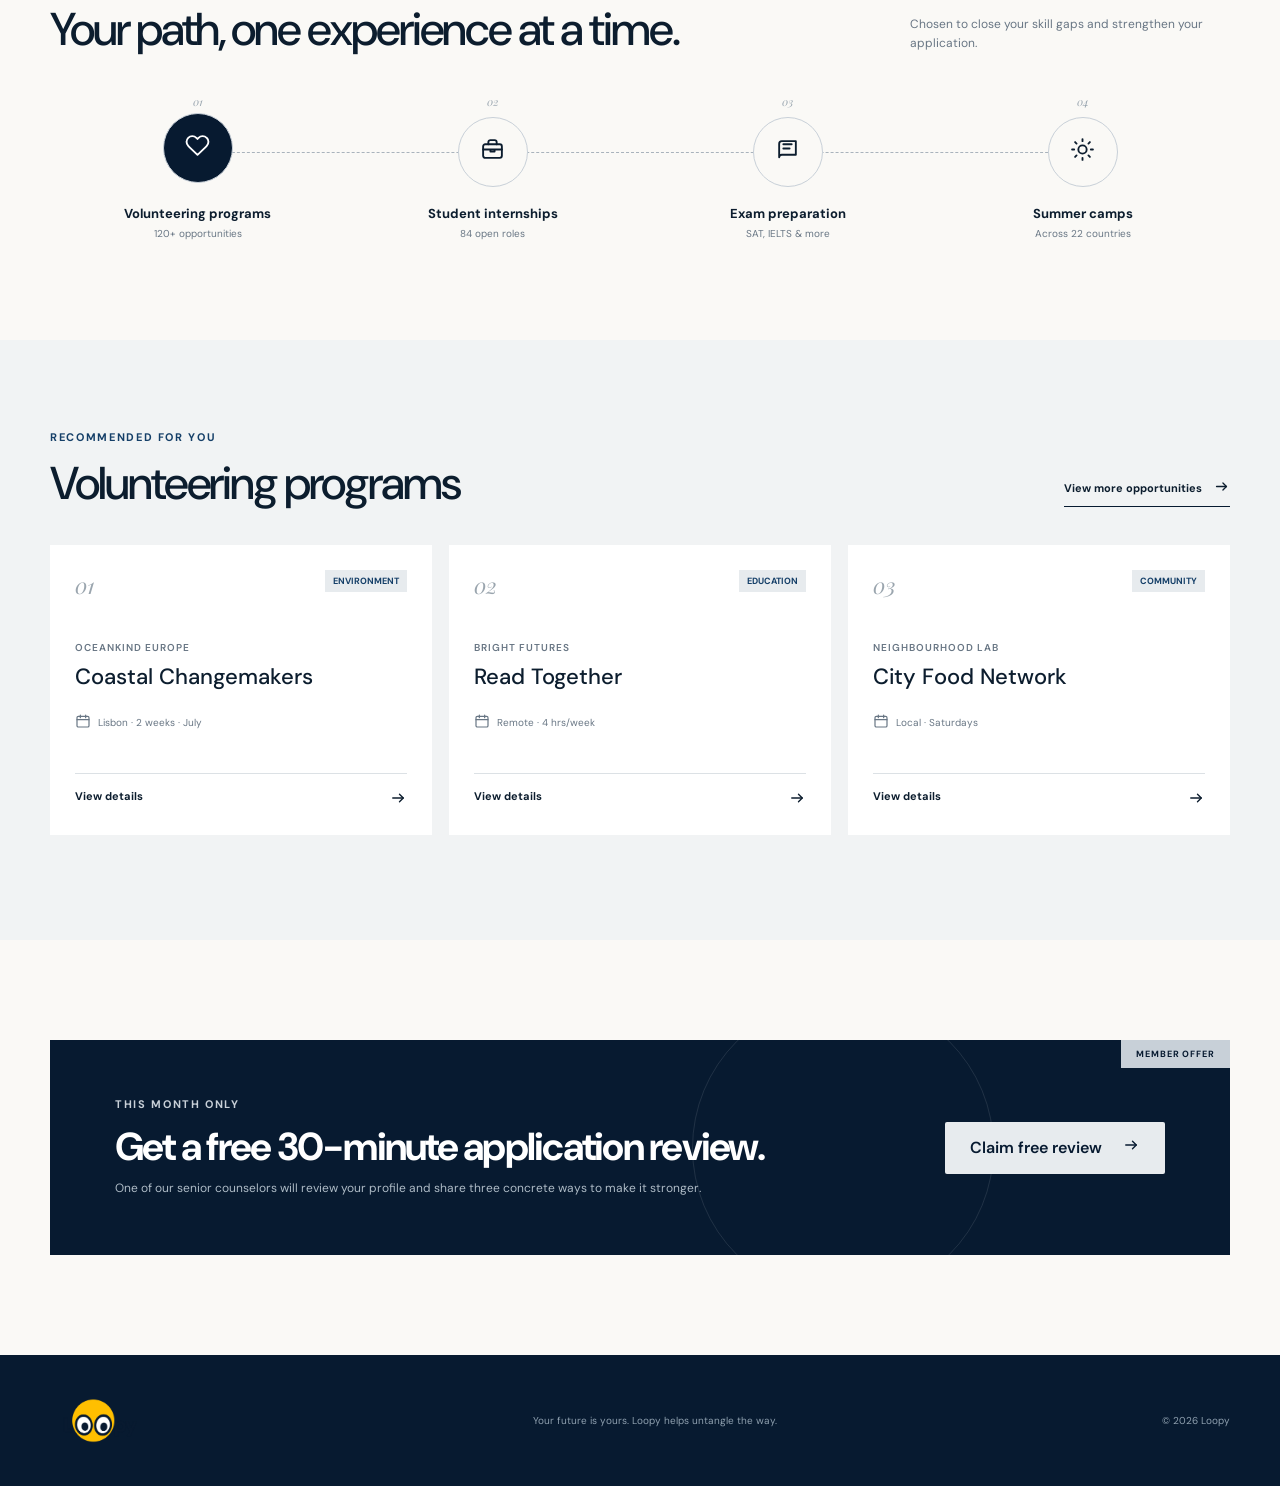
==== commit 60f09757: "Add files via upload" ====
--- a/dashboard/index.html
+++ b/dashboard/index.html
@@ -10,7 +10,7 @@
   <main class="dashboard">
     <nav class="dash-nav shell">
       <a href="../landing/index.html" class="brand">
-        <span class="loopy-wordmark"><b>L</b><i><span></span><span></span></i><b>py</b></span>
+        <img src="../assets/images/loopy.png" alt="Loopy" class="brand-logo">
       </a>
       <div class="dash-links" id="dash-links">
         <a href="#overview">Overview</a>
@@ -205,7 +205,7 @@
     <footer id="degrees">
       <div class="shell">
         <a href="../landing/index.html" class="brand brand-light">
-          <span class="loopy-wordmark"><b>L</b><i><span></span><span></span></i><b>py</b></span>
+          <img src="../assets/images/loopy.png" alt="Loopy" class="brand-logo">
         </a>
         <p>Your future is yours. Loopy helps untangle the way.</p>
         <span>© 2026 Loopy</span>
--- a/assets/css/styles.css
+++ b/assets/css/styles.css
@@ -29,6 +29,7 @@
 h2 { font-size: clamp(32px, 4vw, 51px); line-height: 1.06; }
 h1 em, h2 em { font-family: var(--serif); font-weight: 500; }
 .brand { display: flex; align-items: center; gap: 10px; border: 0; background: none; padding: 0; font-weight: 700; cursor: pointer; letter-spacing: -.02em; text-decoration: none; color: inherit; }
+.brand-logo { height: 45px; width: auto; display: block; }
 .loopy-wordmark { display: flex; align-items: center; gap: 1px; font-size: 22px; letter-spacing: -.05em; }
 .loopy-wordmark b { font-weight: 700; }
 .loopy-wordmark i { display: flex; align-items: center; gap: 2px; margin: 0 1px; font-style: normal; }
@@ -49,7 +50,6 @@
 .silver-button { background: var(--silver-light); color: var(--navy); }
 .silver-button:hover { background: var(--white); transform: translateY(-2px); }
 
-/* Landing */
 .landing { overflow: hidden; }
 .landing-nav { height: 86px; display: flex; align-items: center; justify-content: space-between; border-bottom: 1px solid var(--line); }
 .landing-links { display: flex; align-items: center; gap: 29px; }
@@ -89,7 +89,6 @@
 .landing-cta { margin-block: 95px; padding: 56px 64px; display: flex; justify-content: space-between; align-items: center; background: var(--navy); color: white; }
 .landing-cta h2 { margin-bottom: 0; font-size: 42px; }
 
-/* Auth */
 .auth-overlay { position: fixed; inset: 0; z-index: 50; display: grid; place-items: center; padding: 28px; }
 .auth-backdrop { position: absolute; inset: 0; width: 100%; border: 0; background: rgba(4,15,28,.72); backdrop-filter: blur(7px); }
 .auth-panel { position: relative; width: min(1050px, 100%); max-height: calc(100vh - 56px); display: grid; grid-template-columns: .83fr 1.17fr; overflow: auto; background: var(--paper); box-shadow: 0 30px 100px rgba(0,0,0,.35); }
@@ -131,7 +130,6 @@
 .analysis-note span { display: grid; gap: 3px; font-size: 10px; line-height: 1.5; }
 .analysis-note strong { color: var(--navy); font-size: 11px; }
 
-/* Dashboard */
 .dashboard { background: var(--paper); }
 .dash-nav { height: 84px; display: flex; align-items: center; justify-content: space-between; border-bottom: 1px solid var(--line); }
 .dash-links { display: flex; gap: 34px; }
@@ -221,11 +219,9 @@
 .toast { position: fixed; z-index: 100; top: 24px; left: 50%; transform: translateX(-50%); display: flex; align-items: center; gap: 9px; padding: 13px 18px; background: var(--navy); color: white; box-shadow: 0 10px 35px rgba(0,0,0,.2); font-size: 11px; animation: toast-in .25s ease-out; }
 @keyframes toast-in { from { opacity: 0; transform: translate(-50%, -10px); } }
 
-/* Loopy mascot */
-.loopy { display: block; width: 80px; height: 80px; flex: none; filter: drop-shadow(0 5px 5px rgba(7,26,48,.1)); }
-.loopy.small { width: 42px; height: 42px; }
-
-/* Modal styles */
+.loopy { display: block; width: 80px; height: 80px; flex: none; filter: drop-shadow(0 5px 5px rgba(7,26,48,.1)); object-fit: contain; }
+.loopy.small { width: 50px; height: 50px; }
+
 .modal-layer { position: fixed; inset: 0; z-index: 80; display: grid; place-items: center; padding: 28px; }
 .modal-backdrop { position: absolute; inset: 0; width: 100%; border: 0; background: rgba(4,15,28,.76); backdrop-filter: blur(8px); cursor: pointer; }
 .info-modal { position: relative; width: min(620px, 100%); max-height: calc(100vh - 56px); overflow: auto; padding: 54px; background: var(--paper); box-shadow: 0 28px 100px rgba(0,0,0,.35); }
@@ -273,7 +269,6 @@
 .empty-saved h3 { margin: 18px 0 7px; }
 .empty-saved p { color: var(--muted); font-size: 11px; }
 
-/* Responsive */
 @media (max-width: 950px) {
   .landing-links > a:nth-child(-n+2), .landing-links > button:nth-child(-n+2) { display: none; }
   .hero { gap: 38px; grid-template-columns: 1fr 1fr; }
@@ -329,5 +324,4 @@
   .saved-grid { grid-template-columns: 1fr; }
 }
 
-/* Hidden helper */
 .hidden { display: none !important; }
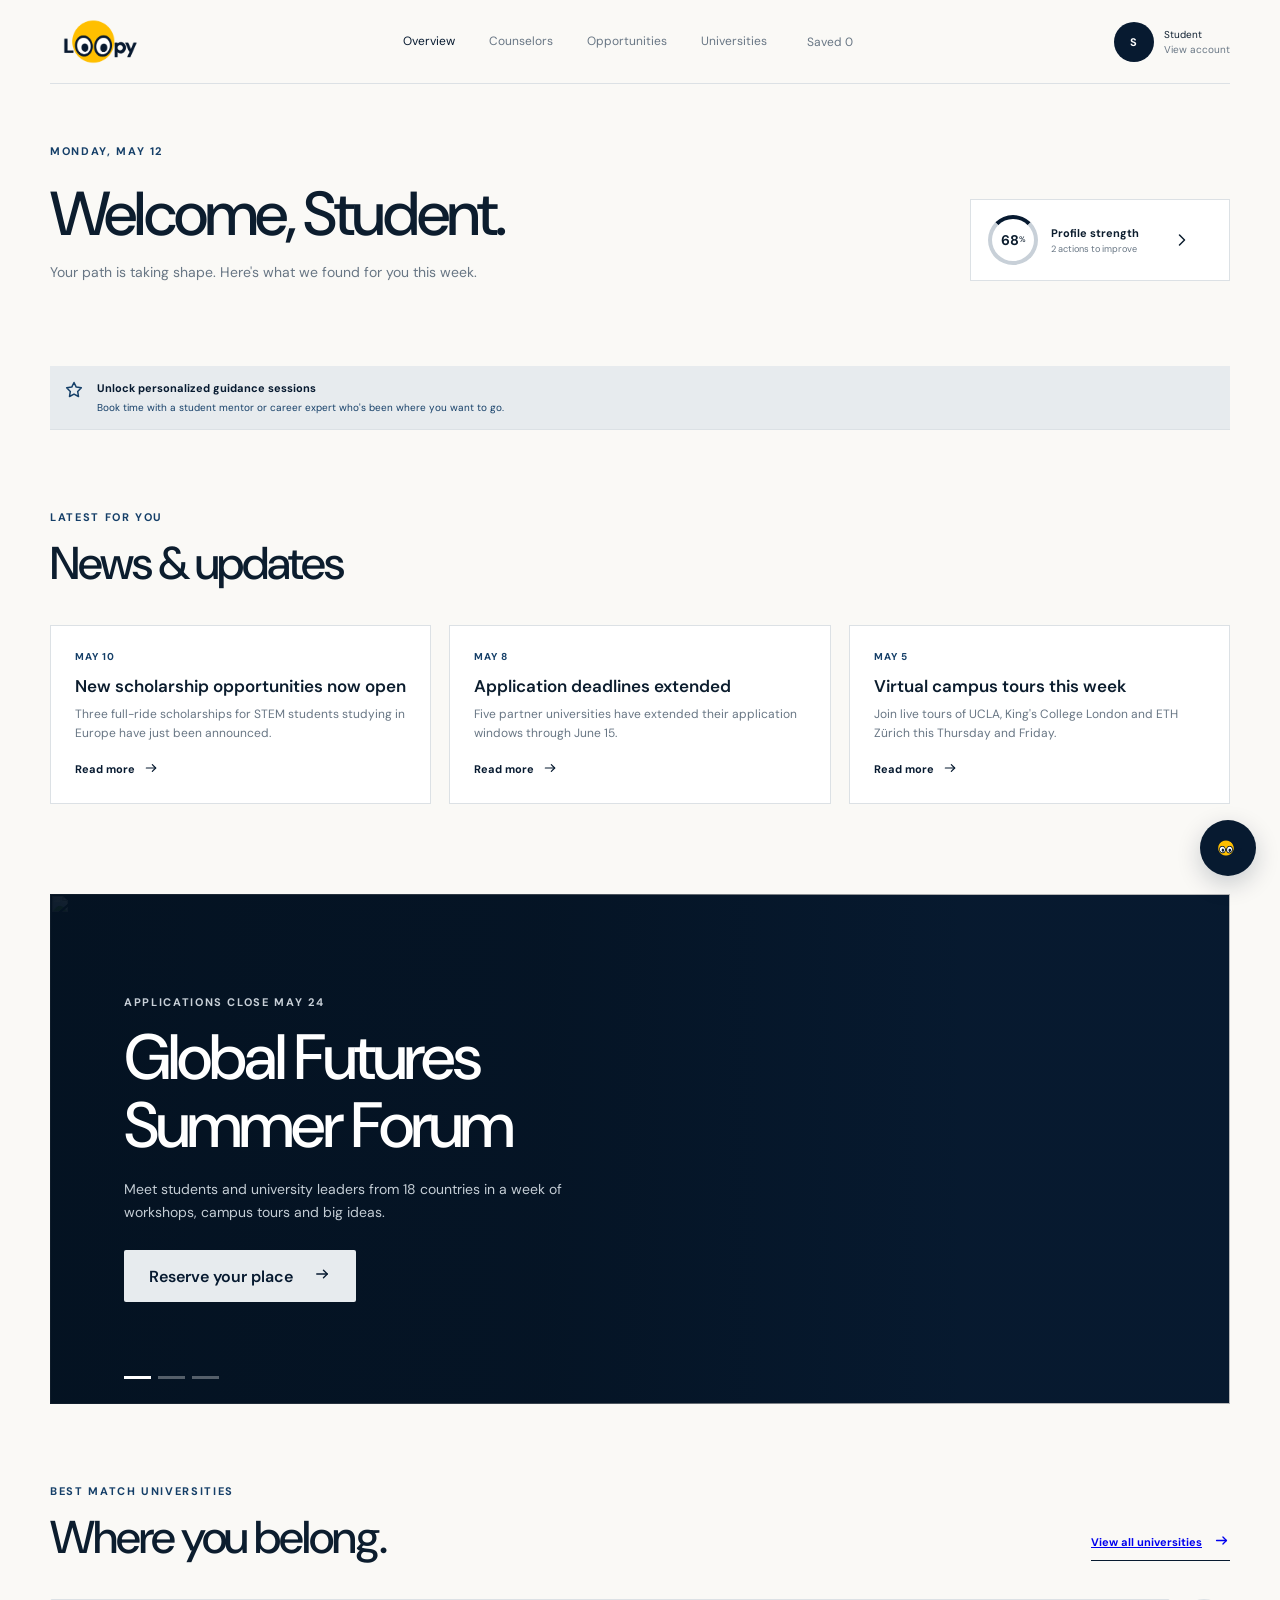
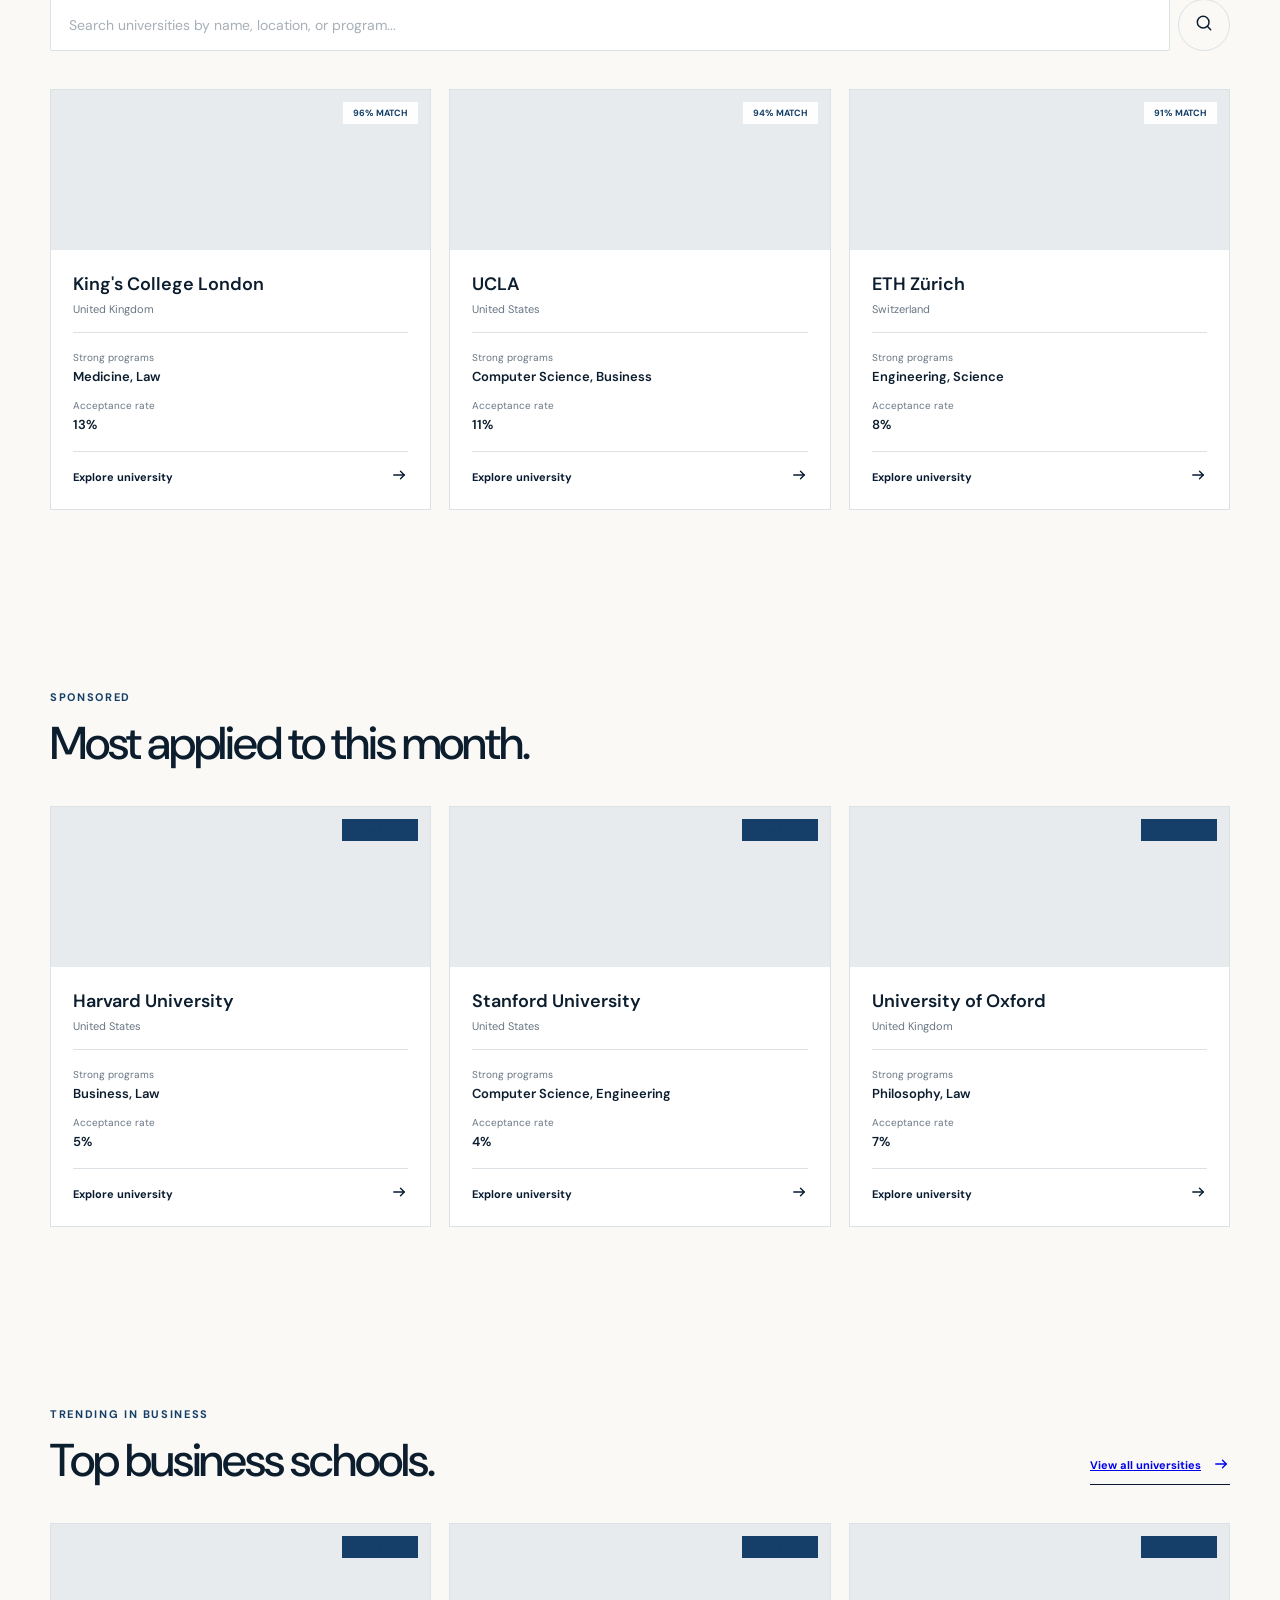
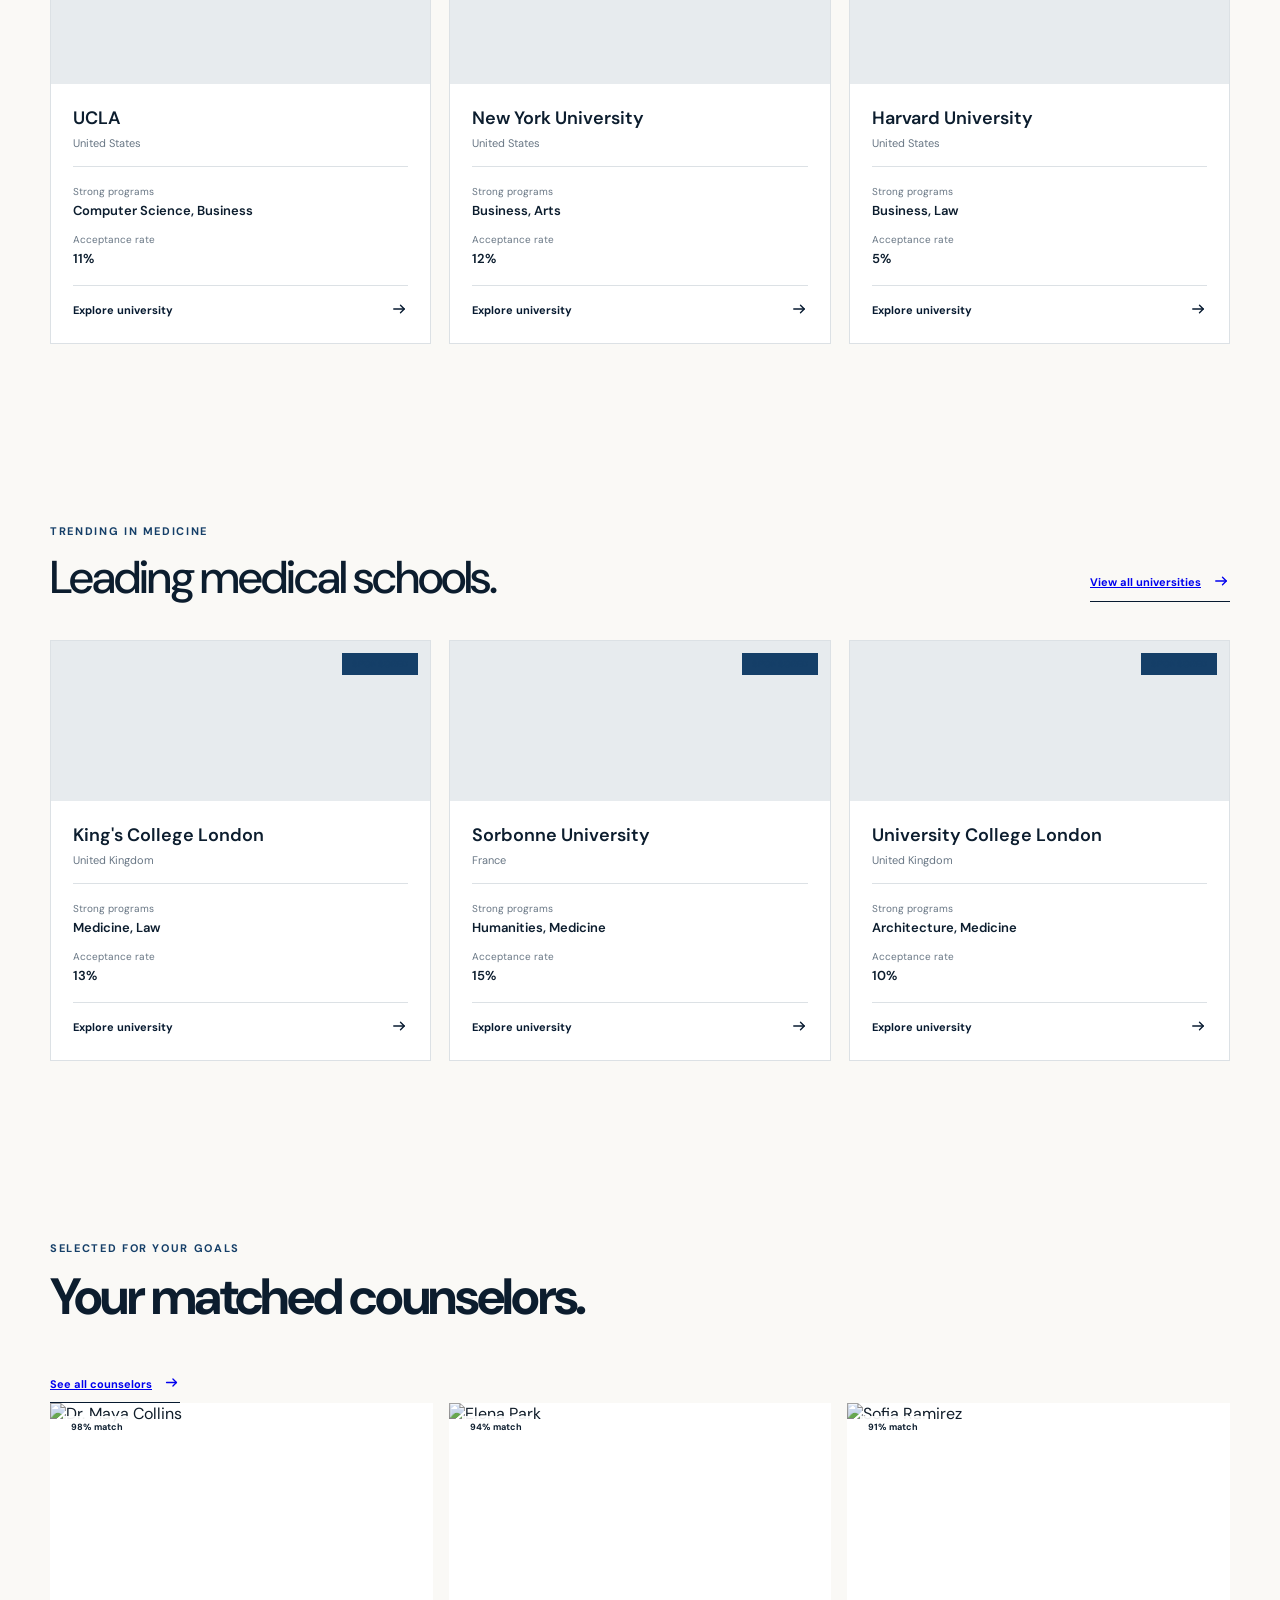
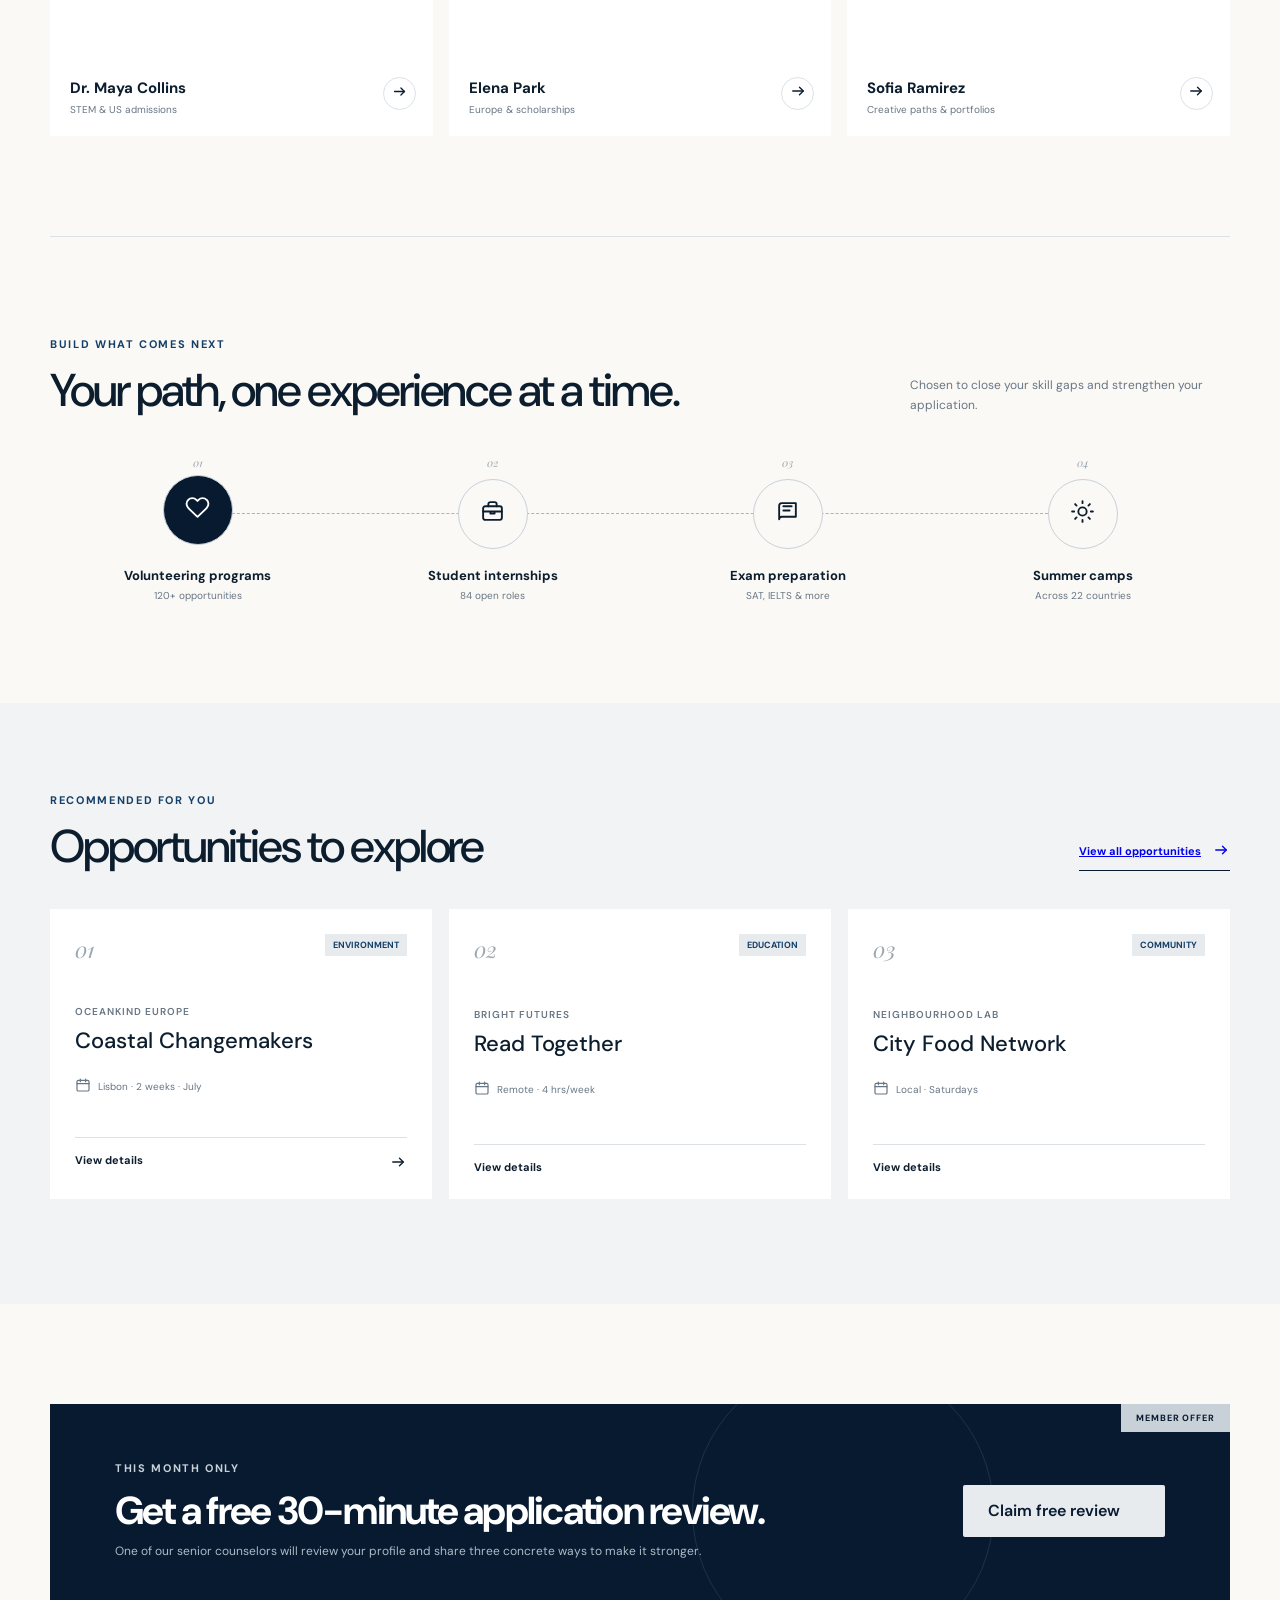
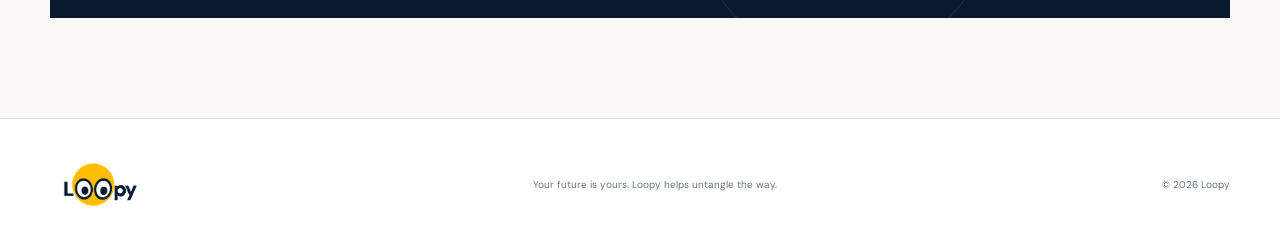
==== commit 7da6b6c2: "Add files via upload" ====
--- a/dashboard/index.html
+++ b/dashboard/index.html
@@ -13,10 +13,10 @@
         <img src="../assets/images/loopy.png" alt="Loopy" class="brand-logo">
       </a>
       <div class="dash-links" id="dash-links">
-        <a href="#overview">Overview</a>
-        <a href="#counselors">Counselors</a>
-        <a href="#opportunities">Opportunities</a>
-        <a href="#degrees">Universities</a>
+        <a href="index.html">Overview</a>
+        <a href="counselors.html">Counselors</a>
+        <a href="opportunities.html">Opportunities</a>
+        <a href="universities.html">Universities</a>
         <button id="saved-btn">Saved <span class="nav-count">0</span></button>
       </div>
       <div class="nav-profile">
@@ -28,7 +28,7 @@
       </div>
     </nav>
 
-    <section class="dash-hero shell" id="overview">
+    <section class="dash-hero shell">
       <div class="welcome">
         <p class="eyebrow">Monday, May 12</p>
         <h1>Welcome, Student.</h1>
@@ -38,6 +38,39 @@
         <div class="score-ring"><strong>68</strong><span>%</span></div>
         <span><b>Profile strength</b><small>2 actions to improve</small></span>
         <span id="chevron-icon"></span>
+      </div>
+    </section>
+
+    <section class="shell" style="padding-top: 50px;">
+      <div class="analysis-note" style="cursor: pointer;" onclick="window.location.href='pricing.html'">
+        <span id="pricing-icon"></span>
+        <span><strong>Unlock personalized guidance sessions</strong>Book time with a student mentor or career expert who's been where you want to go.</span>
+      </div>
+    </section>
+
+    <section class="news-section shell">
+      <div class="section-heading">
+        <div><p class="eyebrow">Latest for you</p><h2>News & updates</h2></div>
+      </div>
+      <div class="news-row">
+        <article class="news-card">
+          <span class="news-date">May 10</span>
+          <h3>New scholarship opportunities now open</h3>
+          <p>Three full-ride scholarships for STEM students studying in Europe have just been announced.</p>
+          <button class="news-link">Read more <span id="news-arrow-1"></span></button>
+        </article>
+        <article class="news-card">
+          <span class="news-date">May 8</span>
+          <h3>Application deadlines extended</h3>
+          <p>Five partner universities have extended their application windows through June 15.</p>
+          <button class="news-link">Read more <span id="news-arrow-2"></span></button>
+        </article>
+        <article class="news-card">
+          <span class="news-date">May 5</span>
+          <h3>Virtual campus tours this week</h3>
+          <p>Join live tours of UCLA, King's College London and ETH Zürich this Thursday and Friday.</p>
+          <button class="news-link">Read more <span id="news-arrow-3"></span></button>
+        </article>
       </div>
     </section>
 
@@ -79,67 +112,94 @@
       </div>
     </section>
 
-    <section class="matches shell" id="counselors">
-      <div class="section-heading">
-        <div><p class="eyebrow">Selected for your goals</p><h2>Counselors who get where you're going.</h2></div>
-        <button class="link-button">See more counselors <span id="arrow-icon-4"></span></button>
-      </div>
-      <div class="match-layout">
-        <div class="counselor-grid">
-          <article class="counselor-card">
-            <div class="portrait">
-              <img src="https://images.unsplash.com/photo-1484863137850-59afcfe05386?crop=entropy&cs=tinysrgb&fit=crop&fm=jpg&q=85&w=700" alt="Dr. Maya Collins">
-              <span>98% match</span>
-              <div class="counselor-details">
-                <p><span id="star-icon-1"></span> 4.9 rating</p>
-                <p><span id="clock-icon-1"></span> Today, 4:30 PM</p>
-                <p>+1 202 555 0184</p>
-              </div>
+    <section class="matches shell" style="padding-top: 80px;">
+      <div class="section-heading">
+        <div><p class="eyebrow">Best match universities</p><h2>Where you belong.</h2></div>
+        <a href="universities.html" class="link-button">View all universities <span id="arrow-icon-4"></span></a>
+      </div>
+      <div class="university-search-bar">
+        <input type="text" placeholder="Search universities by name, location, or program..." id="uni-search-overview">
+        <button class="icon-button" onclick="searchUniversitiesOverview()"><span id="search-icon-overview"></span></button>
+      </div>
+      <div class="university-preview" id="university-preview-grid"></div>
+    </section>
+
+    <section class="matches shell" style="padding-top: 80px;">
+      <div class="section-heading">
+        <div><p class="eyebrow">Sponsored</p><h2>Most applied to this month.</h2></div>
+      </div>
+      <div class="university-preview" id="sponsored-popular-grid"></div>
+    </section>
+
+    <section class="matches shell" style="padding-top: 80px;">
+      <div class="section-heading">
+        <div><p class="eyebrow">Trending in Business</p><h2>Top business schools.</h2></div>
+        <a href="universities.html" class="link-button">View all universities <span id="arrow-icon-business"></span></a>
+      </div>
+      <div class="university-preview" id="sponsored-business-grid"></div>
+    </section>
+
+    <section class="matches shell" style="padding-top: 80px;">
+      <div class="section-heading">
+        <div><p class="eyebrow">Trending in Medicine</p><h2>Leading medical schools.</h2></div>
+        <a href="universities.html" class="link-button">View all universities <span id="arrow-icon-medicine"></span></a>
+      </div>
+      <div class="university-preview" id="sponsored-medicine-grid"></div>
+    </section>
+
+    <section class="matches shell" style="padding-top: 80px;">
+      <div><p class="eyebrow">Selected for your goals</p><h2>Your matched counselors.</h2></div>
+        <a href="counselors.html" class="link-button">See all counselors <span id="arrow-icon-8"></span></a>
+      </div>
+      <div class="counselor-grid">
+        <article class="counselor-card">
+          <div class="portrait">
+            <img src="https://images.unsplash.com/photo-1484863137850-59afcfe05386?crop=entropy&cs=tinysrgb&fit=crop&fm=jpg&q=85&w=700" alt="Dr. Maya Collins">
+            <span>98% match</span>
+            <div class="counselor-details">
+              <p><span id="star-icon-1"></span> 4.9 rating</p>
+              <p><span id="clock-icon-1"></span> Today, 4:30 PM</p>
+              <p>+1 202 555 0184</p>
             </div>
-            <div class="counselor-info">
-              <h3>Dr. Maya Collins</h3>
-              <p>STEM & US admissions</p>
-              <button aria-label="Message Dr. Maya Collins"><span id="arrow-icon-5"></span></button>
+          </div>
+          <div class="counselor-info">
+            <h3>Dr. Maya Collins</h3>
+            <p>STEM & US admissions</p>
+            <button aria-label="Message Dr. Maya Collins"><span id="arrow-icon-9"></span></button>
+          </div>
+        </article>
+        <article class="counselor-card">
+          <div class="portrait">
+            <img src="https://images.unsplash.com/photo-1573496527892-904f897eb744?crop=entropy&cs=tinysrgb&fit=crop&fm=jpg&q=85&w=700" alt="Elena Park">
+            <span>94% match</span>
+            <div class="counselor-details">
+              <p><span id="star-icon-2"></span> 4.8 rating</p>
+              <p><span id="clock-icon-2"></span> Tomorrow, 10:00 AM</p>
+              <p>+44 20 7946 0312</p>
             </div>
-          </article>
-          <article class="counselor-card">
-            <div class="portrait">
-              <img src="https://images.unsplash.com/photo-1573496527892-904f897eb744?crop=entropy&cs=tinysrgb&fit=crop&fm=jpg&q=85&w=700" alt="Elena Park">
-              <span>94% match</span>
-              <div class="counselor-details">
-                <p><span id="star-icon-2"></span> 4.8 rating</p>
-                <p><span id="clock-icon-2"></span> Tomorrow, 10:00 AM</p>
-                <p>+44 20 7946 0312</p>
-              </div>
+          </div>
+          <div class="counselor-info">
+            <h3>Elena Park</h3>
+            <p>Europe & scholarships</p>
+            <button aria-label="Message Elena Park"><span id="arrow-icon-10"></span></button>
+          </div>
+        </article>
+        <article class="counselor-card">
+          <div class="portrait">
+            <img src="https://images.unsplash.com/photo-1573497019418-b400bb3ab074?crop=entropy&cs=tinysrgb&fit=crop&fm=jpg&q=85&w=700" alt="Sofia Ramirez">
+            <span>91% match</span>
+            <div class="counselor-details">
+              <p><span id="star-icon-3"></span> 4.9 rating</p>
+              <p><span id="clock-icon-3"></span> Friday, 1:15 PM</p>
+              <p>+34 91 555 0142</p>
             </div>
-            <div class="counselor-info">
-              <h3>Elena Park</h3>
-              <p>Europe & scholarships</p>
-              <button aria-label="Message Elena Park"><span id="arrow-icon-6"></span></button>
-            </div>
-          </article>
-          <article class="counselor-card">
-            <div class="portrait">
-              <img src="https://images.unsplash.com/photo-1573497019418-b400bb3ab074?crop=entropy&cs=tinysrgb&fit=crop&fm=jpg&q=85&w=700" alt="Sofia Ramirez">
-              <span>91% match</span>
-              <div class="counselor-details">
-                <p><span id="star-icon-3"></span> 4.9 rating</p>
-                <p><span id="clock-icon-3"></span> Friday, 1:15 PM</p>
-                <p>+34 91 555 0142</p>
-              </div>
-            </div>
-            <div class="counselor-info">
-              <h3>Sofia Ramirez</h3>
-              <p>Creative paths & portfolios</p>
-              <button aria-label="Message Sofia Ramirez"><span id="arrow-icon-7"></span></button>
-            </div>
-          </article>
-        </div>
-        <aside class="university-ad">
-          <p class="eyebrow light">University spotlight</p>
-          <div><span class="uni-monogram">K</span><h3>King's College<br>London</h3><p>Discover courses, scholarships and life in the heart of London.</p></div>
-          <button>Explore university <span id="arrow-icon-8"></span></button>
-        </aside>
+          </div>
+          <div class="counselor-info">
+            <h3>Sofia Ramirez</h3>
+            <p>Creative paths & portfolios</p>
+            <button aria-label="Message Sofia Ramirez"><span id="arrow-icon-11"></span></button>
+          </div>
+        </article>
       </div>
     </section>
 
@@ -147,50 +207,50 @@
       <div class="section-heading"><div><p class="eyebrow">Build what comes next</p><h2>Your path, one experience at a time.</h2></div><p class="section-note">Chosen to close your skill gaps and strengthen your application.</p></div>
       <div class="path-track">
         <div class="track-line"></div>
-        <a href="#opportunities" class="active">
+        <button onclick="showPathModal('volunteering')" class="active" style="border: none; background: none; cursor: pointer; text-align: left; width: 100%;">
           <span class="path-number">01</span>
           <span class="path-icon"><span id="heart-icon"></span></span>
           <strong>Volunteering programs</strong><small>120+ opportunities</small>
-        </a>
-        <a href="#opportunities">
+        </button>
+        <button onclick="showPathModal('internships')" style="border: none; background: none; cursor: pointer; text-align: left; width: 100%;">
           <span class="path-number">02</span>
           <span class="path-icon"><span id="briefcase-icon"></span></span>
           <strong>Student internships</strong><small>84 open roles</small>
-        </a>
-        <a href="#opportunities">
+        </button>
+        <button onclick="showPathModal('exams')" style="border: none; background: none; cursor: pointer; text-align: left; width: 100%;">
           <span class="path-number">03</span>
           <span class="path-icon"><span id="book-icon"></span></span>
           <strong>Exam preparation</strong><small>SAT, IELTS & more</small>
-        </a>
-        <a href="#opportunities">
+        </button>
+        <button onclick="showPathModal('summer')" style="border: none; background: none; cursor: pointer; text-align: left; width: 100%;">
           <span class="path-number">04</span>
           <span class="path-icon"><span id="sun-icon"></span></span>
           <strong>Summer camps</strong><small>Across 22 countries</small>
-        </a>
-      </div>
-    </section>
-
-    <section class="opportunity-section" id="opportunities">
+        </button>
+      </div>
+    </section>
+
+    <section class="opportunity-section">
       <div class="shell">
         <div class="section-heading">
-          <div><p class="eyebrow">Recommended for you</p><h2>Volunteering programs</h2></div>
-          <button class="link-button">View more opportunities <span id="arrow-icon-9"></span></button>
+          <div><p class="eyebrow">Recommended for you</p><h2>Opportunities to explore</h2></div>
+          <a href="opportunities.html" class="link-button">View all opportunities <span id="arrow-icon-12"></span></a>
         </div>
         <div class="opportunity-grid">
           <article>
             <div class="opportunity-top"><span>01</span><small>Environment</small></div>
             <div><p>OceanKind Europe</p><h3>Coastal Changemakers</h3><span class="meta"><span id="calendar-icon-1"></span>Lisbon · 2 weeks · July</span></div>
-            <button><span>View details</span><span id="arrow-icon-10"></span></button>
+            <button><span>View details</span><span id="arrow-icon-13"></span></button>
           </article>
           <article>
             <div class="opportunity-top"><span>02</span><small>Education</small></div>
             <div><p>Bright Futures</p><h3>Read Together</h3><span class="meta"><span id="calendar-icon-2"></span>Remote · 4 hrs/week</span></div>
-            <button><span>View details</span><span id="arrow-icon-11"></span></button>
+            <button><span>View details</span><span id="arrow-icon-14"></span></button>
           </article>
           <article>
             <div class="opportunity-top"><span>03</span><small>Community</small></div>
             <div><p>Neighbourhood Lab</p><h3>City Food Network</h3><span class="meta"><span id="calendar-icon-3"></span>Local · Saturdays</span></div>
-            <button><span>View details</span><span id="arrow-icon-12"></span></button>
+            <button><span>View details</span><span id="arrow-icon-15"></span></button>
           </article>
         </div>
       </div>
@@ -199,10 +259,10 @@
     <section class="offer shell">
       <span class="offer-label">Member offer</span>
       <div><p class="eyebrow light">This month only</p><h2>Get a free 30-minute application review.</h2><p>One of our senior counselors will review your profile and share three concrete ways to make it stronger.</p></div>
-      <button class="silver-button">Claim free review <span id="arrow-icon-13"></span></button>
-    </section>
-
-    <footer id="degrees">
+      <button class="silver-button">Claim free review <span id="arrow-icon-16"></span></button>
+    </section>
+
+    <footer>
       <div class="shell">
         <a href="../landing/index.html" class="brand brand-light">
           <img src="../assets/images/loopy.png" alt="Loopy" class="brand-logo">
@@ -211,10 +271,20 @@
         <span>© 2026 Loopy</span>
       </div>
     </footer>
+
+    <button class="help-button" id="help-button" aria-label="Help">
+      <img src="../assets/images/loopy.png" alt="Help">
+    </button>
+    <div class="help-menu" id="help-menu">
+      <a href="pricing.html"><span id="help-pricing-icon"></span>View pricing plans</a>
+      <button onclick="showContactModal()"><span id="help-contact-icon"></span>Contact support</button>
+      <button onclick="showTourModal()"><span id="help-tour-icon"></span>Take a tour</button>
+    </div>
   </main>
 
   <script src="../assets/js/icons.js"></script>
   <script src="../assets/js/auth.js"></script>
   <script src="../assets/js/dashboard.js"></script>
+  <script src="../assets/js/universities.js"></script>
 </body>
 </html>
--- a/assets/css/styles.css
+++ b/assets/css/styles.css
@@ -86,6 +86,15 @@
 .partners { padding: 37px 24px 42px; text-align: center; border-block: 1px solid var(--line); background: #f4f5f5; }
 .partners p { margin-bottom: 29px; color: var(--muted); font-size: 10px; font-weight: 700; letter-spacing: .15em; text-transform: uppercase; }
 .partner-row { display: flex; justify-content: center; align-items: center; gap: clamp(30px, 6vw, 88px); color: #68727c; font-family: Georgia, serif; font-size: 18px; font-weight: 700; flex-wrap: wrap; }
+.testimonials { padding-block: 100px; }
+.testimonial-grid { display: grid; grid-template-columns: repeat(3, 1fr); gap: 20px; }
+.testimonial-card { display: flex; flex-direction: column; padding: 28px; background: white; border: 1px solid var(--line); }
+.testimonial-rating { display: flex; gap: 4px; margin-bottom: 18px; color: #f5a623; }
+.testimonial-text { margin: 0 0 24px; color: var(--ink); font-size: 14px; line-height: 1.7; flex: 1; }
+.testimonial-author { display: flex; align-items: center; gap: 12px; padding-top: 20px; border-top: 1px solid var(--line); }
+.author-avatar { display: grid; place-items: center; width: 42px; height: 42px; border-radius: 50%; background: var(--navy); color: white; font-size: 12px; font-weight: 700; flex-shrink: 0; }
+.testimonial-author strong { display: block; font-size: 13px; margin-bottom: 4px; }
+.testimonial-author small { color: var(--muted); font-size: 11px; }
 .landing-cta { margin-block: 95px; padding: 56px 64px; display: flex; justify-content: space-between; align-items: center; background: var(--navy); color: white; }
 .landing-cta h2 { margin-bottom: 0; font-size: 42px; }
 
@@ -213,9 +222,9 @@
 .offer > div > p:last-child { margin: 0; color: #aebbc6; font-size: 12px; line-height: 1.6; }
 .offer .silver-button { position: relative; z-index: 1; flex: none; }
 .offer-label { position: absolute; top: 0; right: 0; padding: 8px 15px; background: var(--silver); color: var(--navy); font-size: 9px; font-weight: 700; text-transform: uppercase; letter-spacing: .1em; }
-footer { padding-block: 43px; background: var(--navy); color: white; }
+footer { padding-block: 43px; background: white; border-top: 1px solid var(--line); }
 footer .shell { display: flex; align-items: center; justify-content: space-between; }
-footer p, footer span { margin: 0; color: #8fa0af; font-size: 10px; }
+footer p, footer span { margin: 0; color: var(--muted); font-size: 10px; }
 .toast { position: fixed; z-index: 100; top: 24px; left: 50%; transform: translateX(-50%); display: flex; align-items: center; gap: 9px; padding: 13px 18px; background: var(--navy); color: white; box-shadow: 0 10px 35px rgba(0,0,0,.2); font-size: 11px; animation: toast-in .25s ease-out; }
 @keyframes toast-in { from { opacity: 0; transform: translate(-50%, -10px); } }
 
@@ -269,6 +278,80 @@
 .empty-saved h3 { margin: 18px 0 7px; }
 .empty-saved p { color: var(--muted); font-size: 11px; }
 
+.news-section { padding-block: 80px 90px; border-top: 1px solid var(--line); }
+.news-row { display: grid; grid-template-columns: repeat(3, 1fr); gap: 18px; }
+.news-card { display: flex; flex-direction: column; padding: 24px; background: white; border: 1px solid var(--line); transition: .25s; }
+.news-card:hover { border-color: var(--navy); transform: translateY(-2px); }
+.news-date { color: var(--blue); font-size: 10px; font-weight: 700; letter-spacing: .1em; text-transform: uppercase; }
+.news-card h3 { margin: 12px 0 8px; font-size: 17px; font-weight: 600; }
+.news-card p { margin-bottom: 16px; color: var(--muted); font-size: 12px; line-height: 1.6; }
+.news-link { display: inline-flex; align-items: center; gap: 8px; padding: 0; border: 0; background: none; color: var(--navy); font-size: 11px; font-weight: 700; cursor: pointer; margin-top: auto; }
+
+.university-preview { display: grid; grid-template-columns: repeat(3, 1fr); gap: 18px; }
+.university-grid { display: grid; grid-template-columns: repeat(3, 1fr); gap: 18px; }
+.university-card { display: flex; flex-direction: column; background: white; border: 1px solid var(--line); overflow: hidden; transition: .25s; }
+.university-card:hover { border-color: var(--silver); transform: translateY(-3px); box-shadow: 0 12px 30px rgba(7,26,48,.08); }
+.university-banner { position: relative; height: 160px; background-size: cover; background-position: center; background-color: var(--silver-light); }
+.university-banner .match-badge { position: absolute; top: 12px; right: 12px; padding: 5px 10px; background: rgba(255,255,255,.95); color: var(--blue); font-size: 9px; font-weight: 700; text-transform: uppercase; backdrop-filter: blur(4px); }
+.university-content { display: flex; flex-direction: column; padding: 22px; flex: 1; }
+.university-header { padding-bottom: 16px; border-bottom: 1px solid var(--line); }
+.university-header h3 { margin: 0 0 6px; font-size: 18px; font-weight: 600; }
+.university-header p { margin: 0; color: var(--muted); font-size: 11px; }
+.university-info { display: grid; gap: 14px; padding: 18px 0; flex: 1; }
+.info-row { display: grid; gap: 4px; }
+.info-row span { color: var(--muted); font-size: 10px; }
+.info-row strong { color: var(--ink); font-size: 13px; font-weight: 600; }
+.university-action { display: flex; justify-content: space-between; align-items: center; padding: 14px 0 0; border: 0; border-top: 1px solid var(--line); background: none; color: var(--navy); font-size: 11px; font-weight: 700; cursor: pointer; transition: .2s; }
+.university-action:hover { color: var(--blue); }
+
+.university-search-bar { display: flex; gap: 8px; margin-bottom: 38px; }
+.university-search-bar input { flex: 1; height: 52px; padding: 0 18px; border: 1px solid var(--line); border-radius: 2px; background: white; font-size: 14px; }
+.university-search-bar .icon-button { width: 52px; height: 52px; }
+.university-filters { border-bottom: 1px solid var(--line); padding-bottom: 40px; }
+.filter-row { display: flex; gap: 12px; align-items: center; }
+.search-box { display: flex; gap: 8px; flex: 1; max-width: 400px; }
+.search-box input { flex: 1; height: 48px; padding: 0 14px; border: 1px solid var(--line); border-radius: 2px; background: white; font-size: 13px; }
+.search-box .icon-button { width: 48px; height: 48px; }
+.filter-row select { height: 48px; padding: 0 14px; border: 1px solid var(--line); border-radius: 2px; background: white; font-size: 13px; min-width: 160px; }
+.secondary-button.small { min-height: 48px; padding: 0 18px; font-size: 13px; }
+
+.pricing-section { padding-block: 80px 100px; }
+.pricing-toggle { display: flex; justify-content: center; gap: 8px; margin-bottom: 48px; padding: 6px; background: var(--silver-light); border-radius: 3px; max-width: 480px; margin-inline: auto; }
+.pricing-toggle button { flex: 1; padding: 12px 20px; border: 0; background: transparent; color: var(--muted); font-size: 13px; font-weight: 600; cursor: pointer; border-radius: 2px; transition: .2s; }
+.pricing-toggle button.toggle-active { background: var(--navy); color: white; }
+.pricing-tier { display: none; }
+.pricing-tier.active { display: block; }
+.tier-description { max-width: 680px; margin: 0 auto 48px; text-align: center; color: var(--muted); font-size: 15px; line-height: 1.7; }
+.pricing-grid { display: grid; grid-template-columns: repeat(3, 1fr); gap: 20px; }
+.price-card { position: relative; display: flex; flex-direction: column; padding: 32px 28px; background: white; border: 1px solid var(--line); border-radius: 3px; transition: .25s; }
+.price-card.featured { border-color: var(--navy); border-width: 2px; }
+.price-card:hover { transform: translateY(-4px); box-shadow: 0 14px 35px rgba(7,26,48,.1); }
+.featured-badge { position: absolute; top: -12px; left: 50%; transform: translateX(-50%); padding: 5px 12px; background: var(--navy); color: white; font-size: 9px; font-weight: 700; text-transform: uppercase; letter-spacing: .1em; border-radius: 2px; }
+.price-header { padding-bottom: 24px; border-bottom: 1px solid var(--line); text-align: center; }
+.price-header h3 { margin: 0 0 16px; font-size: 20px; font-weight: 600; }
+.price-amount { display: flex; align-items: baseline; justify-content: center; gap: 6px; }
+.price-amount strong { font-size: 48px; font-weight: 600; color: var(--navy); }
+.price-amount span { color: var(--muted); font-size: 16px; }
+.price-features { list-style: none; padding: 28px 0; margin: 0; display: grid; gap: 14px; flex: 1; }
+.price-features li { display: flex; align-items: flex-start; gap: 10px; color: var(--ink); font-size: 13px; line-height: 1.5; }
+.price-features li svg { flex-shrink: 0; color: var(--navy); margin-top: 2px; }
+.feedback-link { display: block; margin-top: 12px; text-align: center; color: var(--muted); font-size: 11px; text-decoration: none; transition: .2s; }
+.feedback-link:hover { color: var(--navy); }
+.pricing-faq { padding-block: 90px 100px; background: var(--mist); }
+.faq-grid { display: grid; grid-template-columns: repeat(2, 1fr); gap: 24px; }
+.faq-item { padding: 26px; background: white; border: 1px solid var(--line); }
+.faq-item h3 { margin: 0 0 12px; font-size: 16px; font-weight: 600; }
+.faq-item p { margin: 0; color: var(--muted); font-size: 13px; line-height: 1.7; }
+
+.help-button { position: fixed; right: 24px; bottom: 24px; z-index: 100; display: grid; place-items: center; width: 56px; height: 56px; padding: 0; border: 0; border-radius: 50%; background: var(--navy); color: white; box-shadow: 0 8px 24px rgba(7,26,48,.2); cursor: pointer; transition: .25s; overflow: hidden; }
+.help-button img { width: 36px; height: 36px; object-fit: contain; }
+.help-button:hover { transform: translateY(-3px); box-shadow: 0 12px 32px rgba(7,26,48,.3); }
+.help-menu { position: fixed; right: 24px; bottom: 90px; z-index: 100; display: none; width: 260px; background: white; border: 1px solid var(--line); border-radius: 3px; box-shadow: 0 12px 40px rgba(7,26,48,.15); }
+.help-menu.open { display: block; }
+.help-menu a, .help-menu button { display: flex; align-items: center; gap: 12px; width: 100%; padding: 16px 18px; border: 0; background: none; text-align: left; text-decoration: none; color: var(--ink); font-size: 13px; font-weight: 500; cursor: pointer; transition: .2s; border-bottom: 1px solid var(--line); }
+.help-menu a:last-child, .help-menu button:last-child { border-bottom: 0; }
+.help-menu a:hover, .help-menu button:hover { background: var(--silver-light); }
+
 @media (max-width: 950px) {
   .landing-links > a:nth-child(-n+2), .landing-links > button:nth-child(-n+2) { display: none; }
   .hero { gap: 38px; grid-template-columns: 1fr 1fr; }
@@ -297,7 +380,9 @@
   .why-grid { grid-template-columns: 1fr; gap: 22px; }
   .why-grid h3 { margin-top: 18px; }
   .landing-cta { margin-block: 55px; padding: 38px 28px; flex-direction: column; align-items: flex-start; gap: 25px; }
-  .counselor-grid, .opportunity-grid { grid-template-columns: 1fr; }
+  .news-row, .counselor-grid, .opportunity-grid, .university-preview, .university-grid, .pricing-grid, .faq-grid, .testimonial-grid { grid-template-columns: 1fr; }
+  .filter-row { flex-wrap: wrap; }
+  .search-box { max-width: 100%; }
   .path-track { grid-template-columns: 1fr 1fr; gap: 40px 10px; }
   .track-line { display: none; }
   .modal-layer { padding: 0; align-items: end; }
